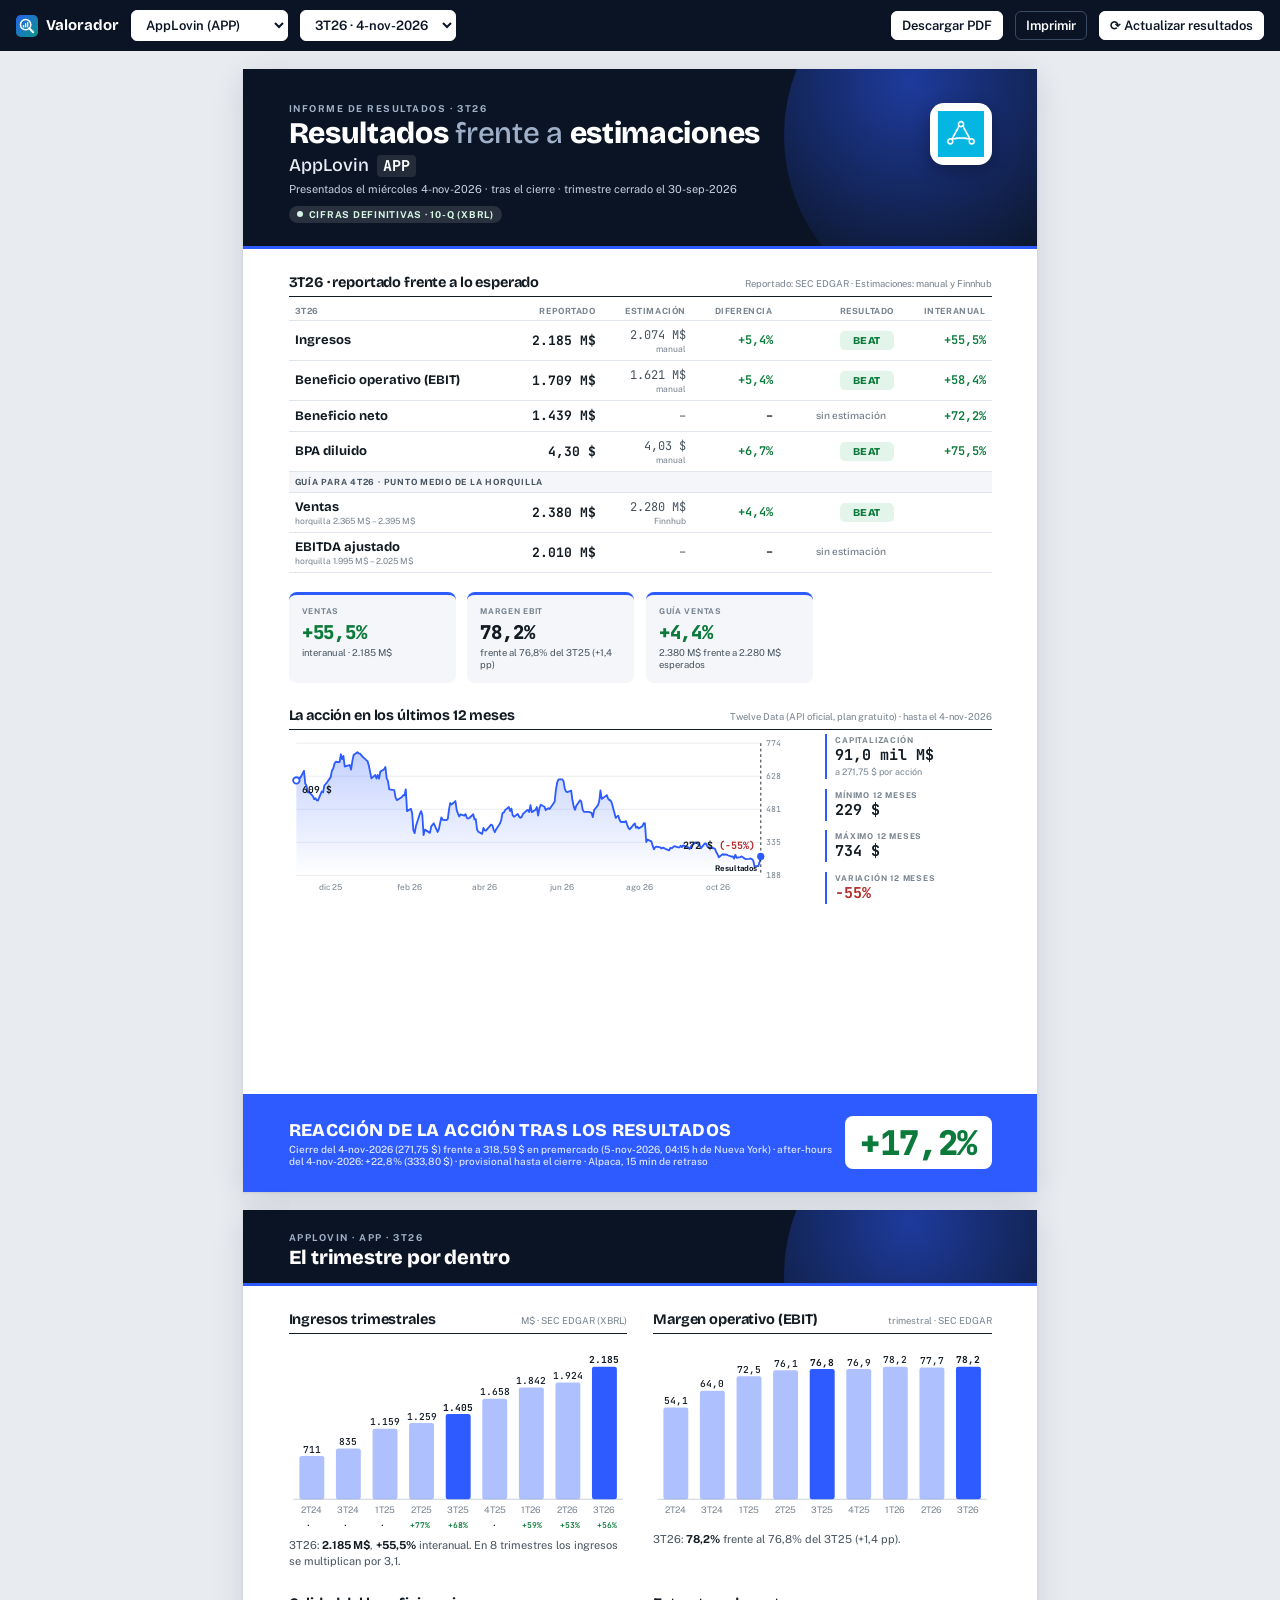
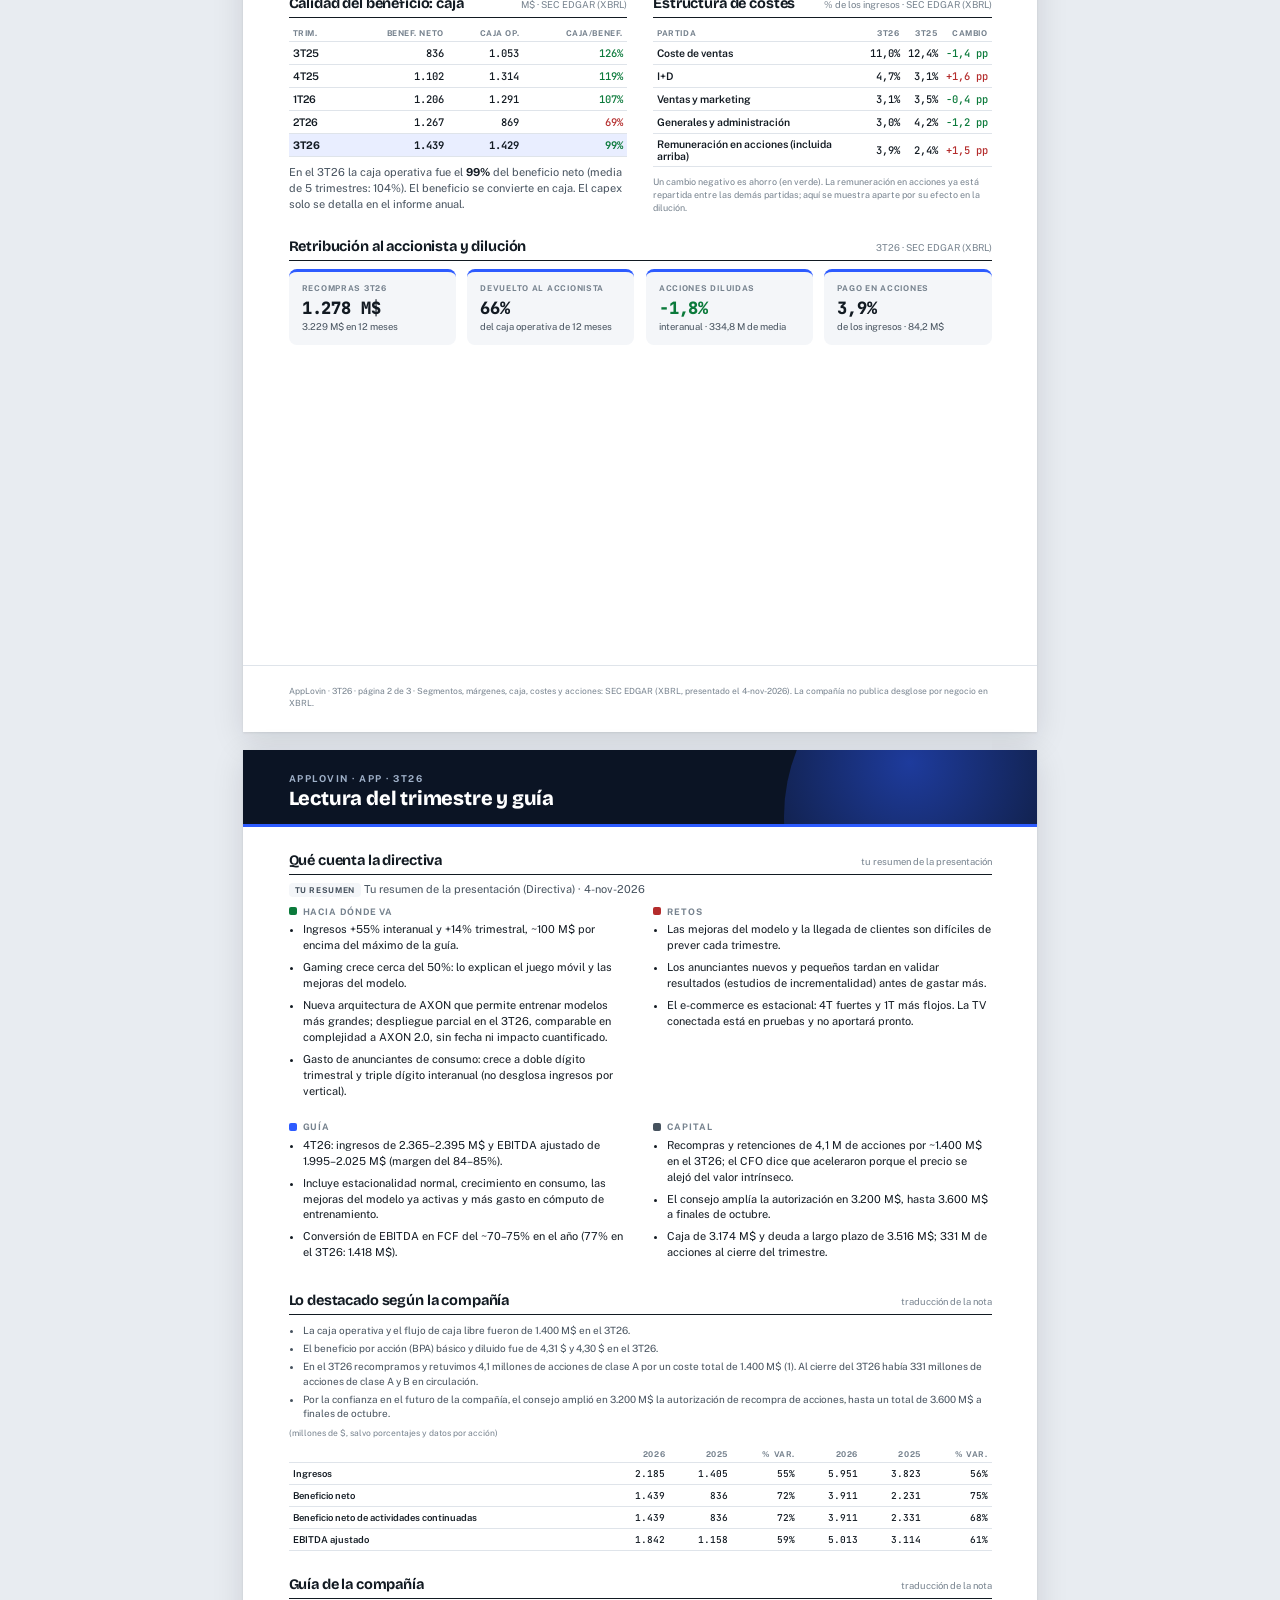
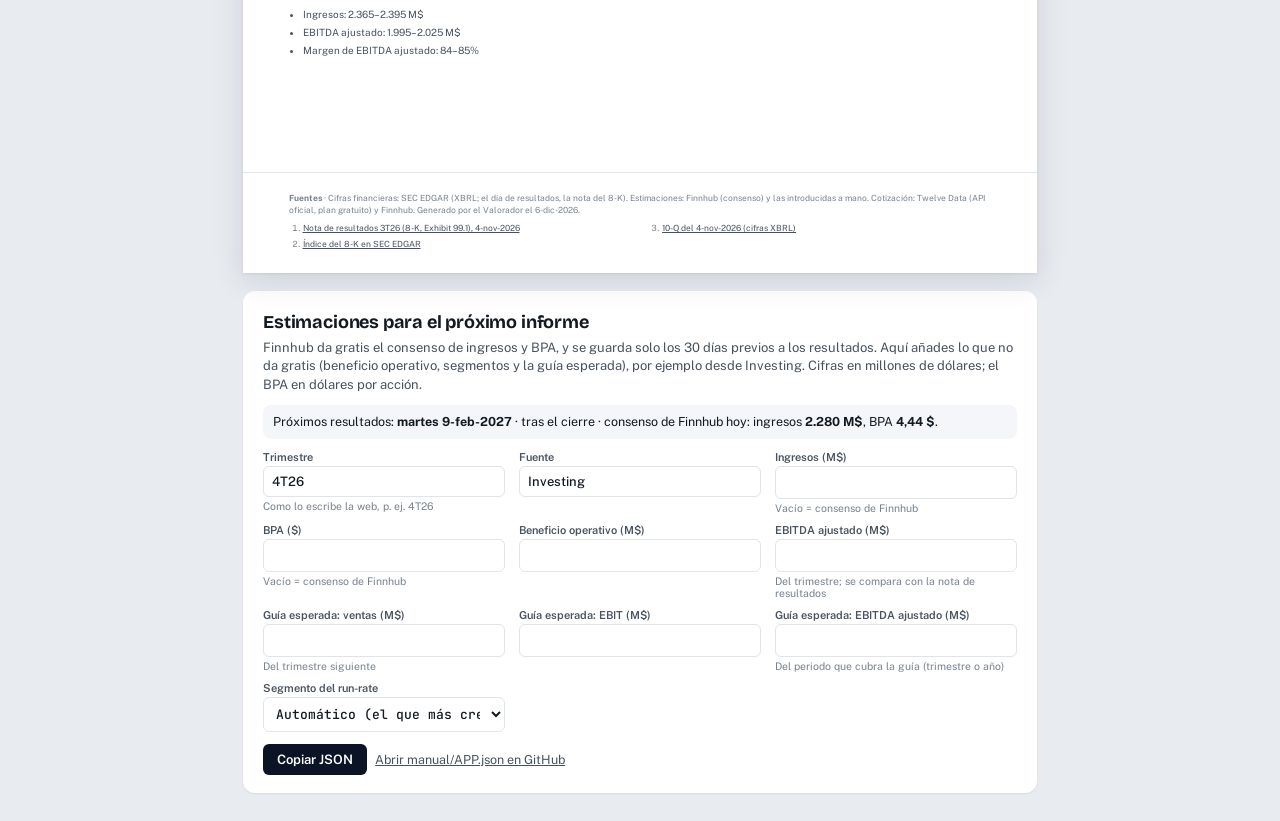
==== resultados.html @ 73f6e867 "EBITDA ajustado: cifra de la nota frente a tu estimación manual (trimestre y guía) Co-Authored-By: C" ====
<!doctype html>
<html lang="es">
<head>
<meta charset="utf-8">
<meta name="viewport" content="width=device-width,initial-scale=1">
<title>Informe de resultados</title>
<link rel="icon" href="favicon.ico" sizes="any">
<link rel="icon" type="image/svg+xml" href="logo.svg">
<meta name="theme-color" content="#0B1424">
<link rel="preconnect" href="https://fonts.googleapis.com">
<link rel="preconnect" href="https://fonts.gstatic.com" crossorigin>
<link rel="stylesheet" href="https://fonts.googleapis.com/css2?family=Bricolage+Grotesque:opsz,wght@12..96,500;12..96,700;12..96,800&family=Public+Sans:wght@400;500;600;700&family=JetBrains+Mono:wght@400;600;700&display=swap">
<style>
/* Informe de resultados: hojas A4 (210 × 297 mm) que se ven igual en pantalla, al imprimir y en el PDF del Action.
   La hoja es siempre clara (es un documento); el fondo de la pantalla sigue el tema del sistema. */
:root{
  --bg:#E8ECF1; --paper:#FFFFFF; --ink:#121A22; --ink2:#46525E; --muted:#76828E; --line:#DFE4EA; --soft:#F4F6F9;
  --night:#0B1424; --night2:#16233A; --beat:#0B7A3B; --beatbg:#E3F4EA; --miss:#B42C2C; --missbg:#FBE6E6; --even:#6B7280;
  --brand:#2a78d6; --onbrand:#fff; --brandsoft:rgba(42,120,214,.12);
  --f-display:"Bricolage Grotesque","Segoe UI",system-ui,sans-serif;
  --f-body:"Public Sans","Segoe UI",system-ui,sans-serif;
  --f-num:"JetBrains Mono",ui-monospace,Menlo,monospace;
}
@media (prefers-color-scheme: dark){:root:not([data-theme="light"]){--bg:#0D1115}}
:root[data-theme="dark"]{--bg:#0D1115}
*{box-sizing:border-box}
[hidden]{display:none!important}
html,body{margin:0}
body{background:var(--bg);color:var(--ink);font-family:var(--f-body);font-size:12px;line-height:1.45;-webkit-print-color-adjust:exact;print-color-adjust:exact}
h1,h2,h3{font-family:var(--f-display);margin:0;letter-spacing:-.01em;text-wrap:balance}
.num{font-family:var(--f-num);font-variant-numeric:tabular-nums}
a{color:inherit}

/* ---------- barra de pantalla (no se imprime) ---------- */
.bar{position:sticky;top:0;z-index:5;background:var(--night);color:#fff;display:flex;flex-wrap:wrap;gap:8px 12px;align-items:center;padding:10px 16px}
.bar .brand{display:flex;align-items:center;gap:8px;font-family:var(--f-display);font-weight:700;font-size:15px;color:#fff;text-decoration:none}
.bar .brand img{width:22px;height:22px}
.bar select,.bar button,.bar a.btn{font:600 13px var(--f-body);background:#fff;color:var(--night);border:1px solid #fff;border-radius:6px;padding:6px 10px;cursor:pointer;text-decoration:none}
.bar .ghost{background:transparent!important;color:#fff!important;border-color:#3A4A63!important}
.bar .sp{flex:1}
.bar .msg{font-size:12px;color:#C9D3E0;flex-basis:100%}
.bar .msg:empty{display:none}
.bar .msg b{color:#fff}
:focus-visible{outline:2px solid #4DB6BA;outline-offset:2px}

/* ---------- hojas ---------- */
.sheets{display:flex;flex-direction:column;align-items:center;gap:18px;padding:18px 0 28px}
.sheet{width:210mm;min-height:297mm;background:var(--paper);box-shadow:0 1px 2px rgba(0,0,0,.08),0 8px 30px rgba(11,20,36,.12);position:relative;display:flex;flex-direction:column}
.sheet.p1{height:297mm;overflow:hidden}
.sheet.flow{height:297mm;overflow:hidden}
.pad{padding:0 12mm}

/* cabecera nocturna con el color de la compañía */
.mast{background:var(--night);color:#fff;padding:9mm 12mm 7mm;position:relative;overflow:hidden}
.mast::after{content:"";position:absolute;right:-28mm;top:-30mm;width:95mm;height:95mm;border-radius:50%;background:radial-gradient(circle at 35% 35%,var(--brand) 0,transparent 68%);opacity:.55}
.mast::before{content:"";position:absolute;left:0;right:0;bottom:0;height:3px;background:var(--brand)}
.mast .row{display:flex;justify-content:space-between;gap:16px;align-items:flex-start;position:relative;z-index:1}
.kicker{font:700 9.5px var(--f-body);letter-spacing:.16em;text-transform:uppercase;color:#9FB0C8}
.mast h1{font-size:30px;font-weight:800;line-height:1.02;margin-top:4px}
.mast h1 em{font-style:normal;color:#9FB0C8;font-weight:500}
.mast .co{font:500 18px var(--f-display);margin-top:5px;color:#E7EDF5}
.mast .co b{font-family:var(--f-num);font-weight:700;font-size:15px;color:#fff;background:rgba(255,255,255,.1);padding:1px 6px;border-radius:4px;margin-left:4px}
.mast .when{font-size:11px;color:#C9D3E0;margin-top:6px}
.badge{width:62px;height:62px;border-radius:14px;background:#fff;display:grid;place-items:center;flex:none;box-shadow:0 6px 18px rgba(0,0,0,.3);overflow:hidden}
.badge img{width:46px;height:46px;object-fit:contain}
.badge span{font:800 22px var(--f-display);color:var(--brand)}
.state{display:inline-flex;gap:6px;align-items:center;font:700 9.5px var(--f-body);letter-spacing:.08em;text-transform:uppercase;padding:3px 8px;border-radius:999px;margin-top:8px}
.state.def{background:rgba(255,255,255,.12);color:#D7F5E3}
.state.prov{background:#F59E0B;color:#1F1300}
.state i{width:6px;height:6px;border-radius:50%;background:currentColor}

/* tabla principal */
.sec{margin-top:6mm}
.sech{display:flex;align-items:baseline;justify-content:space-between;gap:10px;border-bottom:1.5px solid var(--ink);padding-bottom:3px;margin-bottom:4px}
.sech h2{font-size:14.5px;font-weight:700}
.sech .src{font-size:9.5px;color:var(--muted);text-align:right}
table.rt{width:100%;border-collapse:collapse}
.rt th{font:700 8.5px var(--f-body);letter-spacing:.07em;text-transform:uppercase;color:var(--muted);text-align:right;padding:5px 6px 4px;border-bottom:1px solid var(--line)}
.rt th:first-child{text-align:left}
.rt td{padding:6px 6px;border-bottom:1px solid var(--line);text-align:right;vertical-align:middle}
.rt td:first-child{text-align:left}
.rt tr.main td:first-child{font:700 13px var(--f-display)}
.rt tr.seg td:first-child{padding-left:16px;color:var(--ink2);font-weight:500}
.rt tr.seg td:first-child::before{content:"↳ ";color:var(--muted)}
.rt td.v{font:700 13px var(--f-num)}
.rt tr.seg td.v{font-weight:600;font-size:12px}
.rt td.e{font:400 12px var(--f-num);color:var(--ink2)}
.rt td.d{font:600 12px var(--f-num)}
.rt .sub{display:block;font:400 8.5px var(--f-body);color:var(--muted);margin-top:1px;white-space:normal}
.rt td:first-child .sub{max-width:72mm}
.chip{display:inline-block;min-width:54px;text-align:center;font:800 10.5px var(--f-display);letter-spacing:.04em;text-transform:uppercase;padding:3px 8px;border-radius:5px}
.chip.Beat{background:var(--beatbg);color:var(--beat)}
.chip.Miss{background:var(--missbg);color:var(--miss)}
.chip.line{background:var(--soft);color:var(--even)}
.chip.na{color:var(--muted);font-weight:500;text-transform:none;letter-spacing:0;font-size:10px;background:none}
.up{color:var(--beat)} .dn{color:var(--miss)}
.rt tr.gh td{background:var(--soft);font:700 8.5px var(--f-body);letter-spacing:.09em;text-transform:uppercase;color:var(--ink2);padding:5px 6px}
.pend{font-size:10px;color:var(--muted);font-style:italic}

/* cotización */
.mkt{display:grid;grid-template-columns:minmax(0,1fr) 44mm;gap:6mm;align-items:stretch}
.chart svg,.sheet svg{display:block;width:100%;height:auto}
.sheet svg text{font-family:var(--f-body)}
.sheet svg text[font-family]{font-family:var(--f-num)}
.keys{display:grid;grid-template-columns:repeat(4,minmax(0,1fr));gap:3mm;margin-top:5mm}
.key{background:var(--soft);border-radius:8px;padding:3mm 3.5mm;border-top:3px solid var(--brand)}
.key .k{font:700 8px var(--f-body);letter-spacing:.09em;text-transform:uppercase;color:var(--muted)}
.key .v{font:800 19px var(--f-num);margin-top:1mm;letter-spacing:-.01em}
.key .s{font-size:9.5px;color:var(--ink2);margin-top:.5mm;line-height:1.3}
.sech .src{max-width:58%}
.stats{display:flex;flex-direction:column;gap:2.5mm;justify-content:center}
.stat{border-left:2px solid var(--brand);padding:1px 0 1px 8px}
.stat .k{font:700 8px var(--f-body);letter-spacing:.1em;text-transform:uppercase;color:var(--muted)}
.stat .v{font:700 15px var(--f-num)}
.stat .s{font-size:9px;color:var(--muted)}

/* cita */
.quote{position:relative;margin-top:5mm;padding:4mm 6mm 4mm 14mm;border:1px solid var(--line);border-radius:10px;background:linear-gradient(90deg,var(--brandsoft),transparent 70%)}
.quote::before{content:"“";position:absolute;left:4mm;top:-2mm;font:800 54px var(--f-display);color:var(--brand);line-height:1}
.quote p{margin:0;font:500 12.5px/1.45 var(--f-display);color:var(--ink)}
.quote .who{margin-top:4px;font-size:10px;color:var(--muted)}

/* banda de reacción */
.react{margin-top:auto;background:var(--brand);color:var(--onbrand);display:flex;align-items:center;justify-content:space-between;gap:12px;padding:6mm 12mm}
.react .t{font:800 18px var(--f-display);letter-spacing:.02em;text-transform:uppercase}
.react .t small{display:block;font:500 10px var(--f-body);letter-spacing:0;text-transform:none;opacity:.85;margin-top:2px}
.react .v{font:800 34px var(--f-num);letter-spacing:-.02em;background:var(--paper);color:var(--ink);padding:1mm 4mm;border-radius:8px}
.react .v.dn{color:var(--miss)} .react .v.up{color:var(--beat)}

/* página 2 */
.mast.slim{padding:6mm 12mm 5mm}
.mast.slim h1{font-size:20px}
.g2{display:grid;grid-template-columns:repeat(2,minmax(0,1fr));gap:7mm}
.hbars{display:flex;flex-direction:column;gap:2.2mm;margin-top:2mm}
.hb{display:grid;grid-template-columns:34mm minmax(0,1fr) 14mm;gap:6px;align-items:center}
.hb .n{font-size:10.5px;font-weight:600;line-height:1.15}
.hb .n small{display:block;font:400 8.5px var(--f-num);color:var(--muted)}
.hb .track{height:11px;background:var(--soft);border-radius:3px;position:relative;overflow:hidden}
.hb .fill{position:absolute;top:0;bottom:0;left:0;border-radius:3px;background:var(--brand)}
.hb .fill.neg{background:var(--miss)}
.hb .p{font:700 11px var(--f-num);text-align:right}
.hb.star .n{color:var(--brand)}
.minit{width:100%;border-collapse:collapse;margin-top:2mm}
.minit th{font:700 8px var(--f-body);letter-spacing:.07em;text-transform:uppercase;color:var(--muted);text-align:right;padding:3px 4px;border-bottom:1px solid var(--line)}
.minit th:first-child,.minit td:first-child{text-align:left}
.minit td{font:500 10.5px var(--f-num);text-align:right;padding:4px;border-bottom:1px solid var(--line)}
.minit td:first-child{font:600 10.5px var(--f-body)}
.lead{font-size:11px;color:var(--ink2);margin:2mm 0 0}
.lead.sm{font-size:9px;color:var(--muted)}
.g2.grid{row-gap:0;align-items:start}
.yoy{display:flex;justify-content:space-around;font:600 8px var(--f-num);margin:-1mm 0 0;padding:0 1px}
.yoy span{flex:1;text-align:center}
.minit td:last-child{white-space:nowrap}
.minit tr.cur td{font-weight:700;background:var(--brandsoft)}
.keys.tight{margin-top:2mm}
.keys.tight .v{font-size:17px}
.key .v.up{color:var(--beat)} .key .v.dn{color:var(--miss)}
.nt{font-size:9px;color:var(--muted);font-style:italic}
.ftab{margin-top:2mm}
.ftab td{font-size:9.5px}
.ftab td:first-child{font-size:9.5px}
.cab{font-size:8.5px;color:var(--muted);margin-top:1.5mm}
.lead b{color:var(--ink)}
.cols4{display:grid;grid-template-columns:repeat(2,minmax(0,1fr));gap:4mm 7mm;margin-top:2mm}
.cols4 h3{font:700 9px var(--f-body);letter-spacing:.1em;text-transform:uppercase;color:var(--muted);margin-bottom:1.5mm;display:flex;align-items:center;gap:6px}
.cols4 h3 i{width:8px;height:8px;border-radius:2px;background:var(--ink2)}
.cols4 h3.up i{background:var(--beat)} .cols4 h3.dn i{background:var(--miss)} .cols4 h3.br i{background:var(--brand)}
.cols4>div{break-inside:avoid}
.sec{break-inside:avoid}
.cols4 ul{margin:0;padding-left:14px} .cols4 li{margin:0 0 1.6mm;font-size:11px}
.tag{display:inline-block;font:700 8px var(--f-body);letter-spacing:.08em;text-transform:uppercase;padding:2px 6px;border-radius:4px;background:var(--soft);color:var(--ink2)}
.tag.prop{background:#FEF3C7;color:#78350F}
.gtext{font-size:10px;color:var(--ink2);margin:2mm 0 0;padding-left:14px}
.gtext li{margin-bottom:1mm}
.foot{margin-top:auto;padding:5mm 12mm 6mm;border-top:1px solid var(--line);font-size:8.5px;color:var(--muted);display:flex;flex-direction:column;gap:1.5mm}
.foot a{color:var(--ink2)}
.foot ol{margin:0;padding-left:14px;columns:2;column-gap:8mm}
.foot li{break-inside:avoid;margin-bottom:.8mm}
.empty{font-size:10.5px;color:var(--muted);font-style:italic;padding:3mm;border:1px dashed var(--line);border-radius:8px;margin-top:2mm}
.warns{margin:3mm 0 0;padding:2.5mm 4mm;background:#FFF7E6;border:1px solid #F5D49A;border-radius:8px;font-size:10px;color:#6B4600}
.warns ul{margin:0;padding-left:14px}

/* ---------- panel de estimaciones (solo pantalla) ---------- */
.panel{width:min(210mm,calc(100% - 24px));background:var(--paper);border-radius:12px;padding:18px 20px;box-shadow:0 1px 2px rgba(0,0,0,.08)}
.panel h2{font-size:18px;font-weight:700}
.panel p{margin:4px 0 10px;color:var(--ink2);font-size:13px}
.form{display:grid;grid-template-columns:repeat(auto-fill,minmax(190px,1fr));gap:10px 14px}
.form label{display:flex;flex-direction:column;gap:3px;font:600 11px var(--f-body);color:var(--ink2)}
.form input,.form select{font:500 13px var(--f-num);padding:7px 8px;border:1px solid var(--line);border-radius:6px;background:#fff;color:var(--ink)}
.form input[type=text]{font-family:var(--f-body)}
.form .hint{font:400 10.5px var(--f-body);color:var(--muted)}
.actions{display:flex;flex-wrap:wrap;gap:8px;align-items:center;margin-top:12px}
.actions button{font:600 13px var(--f-body);background:var(--night);color:#fff;border:0;border-radius:6px;padding:8px 14px;cursor:pointer}
.actions button.alt{background:#fff;color:var(--night);border:1px solid var(--line)}
.actions .out{font-size:12.5px;color:var(--ink2)}
.ref{font-size:12.5px;background:var(--soft);border-radius:8px;padding:8px 10px;margin-bottom:12px}
.loading{color:var(--muted);font-size:14px;padding:60px 20px;text-align:center}

@page{size:A4;margin:0}
@media print{
  body{background:#fff}
  .bar,.panel,.noprint{display:none!important}
  .sheets{padding:0;gap:0;display:block}
  .sheet{box-shadow:none;break-after:page;margin:0;zoom:1!important}
  .sheet:last-child{break-after:auto}
}
@media screen and (max-width:840px){ .bar .brand span{display:none} }
</style>
</head>
<body>
<div class="bar" id="bar">
  <a class="brand" href="valorador.html" id="back"><img src="logo.svg" alt=""><span>Valorador</span></a>
  <select id="selT" aria-label="Compañía"></select>
  <select id="selP" aria-label="Trimestre"></select>
  <span class="sp"></span>
  <a class="btn" id="btnPdf" href="#" hidden download>Descargar PDF</a>
  <button type="button" class="ghost" id="btnPrint">Imprimir</button>
  <button type="button" id="btnRun" title="Lanza la actualización de esta compañía en GitHub (SEC, precio e informe)">⟳ Actualizar resultados</button>
  <div class="msg" id="msg" role="status" aria-live="polite"></div>
</div>
<div class="sheets" id="sheets"><div class="loading">Cargando el informe…</div></div>

<script>
"use strict";
const $=id=>document.getElementById(id);
const Q=new URLSearchParams(location.search);
const PDF=Q.get("pdf")==="1";
if(PDF) document.body.classList.add("pdfmode");
const esc=s=>String(s==null?"":s).replace(/[&<>"']/g,c=>({"&":"&amp;","<":"&lt;",">":"&gt;",'"':"&quot;","'":"&#39;"}[c]));
const fin=x=>typeof x==="number"&&isFinite(x);
const nf=(x,d=0)=>fin(x)?x.toLocaleString("es-ES",{minimumFractionDigits:d,maximumFractionDigits:d,useGrouping:"always"}):"–";
const MES=["ene","feb","mar","abr","may","jun","jul","ago","sep","oct","nov","dic"];
const DIA=["domingo","lunes","martes","miércoles","jueves","viernes","sábado"];
const fecha=s=>{ if(!s) return ""; const d=new Date(s+"T12:00:00Z"); return `${d.getUTCDate()}-${MES[d.getUTCMonth()]}-${d.getUTCFullYear()}`; };
const fechaLarga=s=>{ const d=new Date(s+"T12:00:00Z"); return `${DIA[d.getUTCDay()]} ${fecha(s)}`; };
/* importes: M$ con punto de miles, o miles de M$ para cifras grandes en titulares */
const M$=v=>fin(v)?`${nf(v/1e6,Math.abs(v)<1e8?1:0)} M$`:"–";
const usd=v=>fin(v)?`${nf(v,2)} $`:"–";
const pct=(x,d=1,sign=true)=>fin(x)?`${sign&&x>0?"+":x<0?"−":""}${nf(Math.abs(x),d)}%`:"–";
const big=v=>fin(v)?(Math.abs(v)>=1e12?`${nf(v/1e12,2)} B$`:Math.abs(v)>=1e9?`${nf(v/1e9,1)} mil M$`:M$(v)):"–";
function lsGet(k){ try{ return localStorage.getItem(k); }catch(e){ return null; } }
function lsSet(k,v){ try{ localStorage.setItem(k,v); }catch(e){} }
async function getJSON(u){ const r=await fetch(u,{cache:"no-cache"}); if(!r.ok) throw new Error(u+" → "+r.status); return r.json(); }
function repoUrl(){ const h=location.hostname, m=/^([^.]+)\.github\.io$/.exec(h); const seg=location.pathname.split("/").filter(Boolean)[0];
  return m&&seg?`https://github.com/${m[1]}/${seg}`:"https://github.com/infomercadosgbx/valorador-companias"; }
function ghRepo(){ const m=/github\.com\/([^/]+)\/([^/]+)/.exec(repoUrl()); return m?{o:m[1],r:m[2]}:null; }
const ghToken=()=>lsGet("valorador.ghtoken")||"";
async function gh(path,opt={}){ const r=await fetch("https://api.github.com"+path,{...opt,headers:{"Accept":"application/vnd.github+json","Authorization":"Bearer "+ghToken(),"X-GitHub-Api-Version":"2022-11-28",...(opt.headers||{})}});
  let j=null; try{ j=await r.json(); }catch(e){} return {ok:r.ok,status:r.status,j}; }

/* contraste del color de marca para el texto encima */
function onColor(hex){ const m=/^#?([0-9a-f]{6})$/i.exec(hex||""); if(!m) return "#fff"; const n=parseInt(m[1],16);
  const L=[n>>16&255,n>>8&255,n&255].map(c=>{c/=255; return c<=.03928?c/12.92:((c+.055)/1.055)**2.4;}); const l=.2126*L[0]+.7152*L[1]+.0722*L[2];
  return l>.42?"#121A22":"#fff"; }
function hexA(hex,a){ const m=/^#?([0-9a-f]{6})$/i.exec(hex||""); if(!m) return `rgba(42,120,214,${a})`; const n=parseInt(m[1],16); return `rgba(${n>>16&255},${n>>8&255},${n&255},${a})`; }

let COS=[], CO=null, IDX=null, REP=null;

/* ================= gráficos SVG ================= */
function priceSVG(serie,mark,color){
  if(!serie||serie.length<2) return `<div class="empty">Sin histórico de cotizaciones (falta el secret TWELVEDATA_API_KEY o aún no hay datos).</div>`;
  const W=560,H=176,L=8,R=46,T=10,B=22; const xs=serie.map(p=>Date.parse(p[0])), ys=serie.map(p=>p[1]);
  const x0=xs[0],x1=xs.at(-1); let y0=Math.min(...ys), y1=Math.max(...ys); const padY=(y1-y0)*.08||1; y0-=padY; y1+=padY;
  const X=t=>L+(t-x0)/(x1-x0||1)*(W-L-R), Y=v=>T+(1-(v-y0)/(y1-y0))*(H-T-B);
  const d=serie.map((p,i)=>`${i?"L":"M"}${X(xs[i]).toFixed(1)},${Y(ys[i]).toFixed(1)}`).join("");
  const area=`${d}L${X(x1).toFixed(1)},${H-B}L${X(x0).toFixed(1)},${H-B}Z`;
  const step=(y1-y0)/4, ticks=[0,1,2,3,4].map(i=>y0+step*i);
  const months=[]; const s=new Date(x0); s.setUTCDate(1); s.setUTCMonth(s.getUTCMonth()+1);
  for(let t=new Date(s); t.getTime()<=x1; t.setUTCMonth(t.getUTCMonth()+2)) months.push(t.getTime());
  const mk=mark?Date.parse(mark+"T00:00:00Z"):null;
  const first=ys[0], last=ys.at(-1), ch=(last/first-1)*100;
  return `<svg viewBox="0 0 ${W} ${H}" role="img" aria-label="Cotización de los últimos 12 meses">
   <defs><linearGradient id="ga" x1="0" y1="0" x2="0" y2="1"><stop offset="0" stop-color="${color}" stop-opacity=".28"/><stop offset="1" stop-color="${color}" stop-opacity="0"/></linearGradient></defs>
   ${ticks.map(v=>`<line x1="${L}" x2="${W-R}" y1="${Y(v).toFixed(1)}" y2="${Y(v).toFixed(1)}" stroke="#E9ECF0"/><text x="${W-R+6}" y="${(Y(v)+3).toFixed(1)}" font-size="9" fill="#76828E" font-family="JetBrains Mono, monospace">${nf(v,0)}</text>`).join("")}
   ${months.map(t=>`<text x="${X(t).toFixed(1)}" y="${H-6}" font-size="9" fill="#76828E" text-anchor="middle">${MES[new Date(t).getUTCMonth()]} ${String(new Date(t).getUTCFullYear()).slice(2)}</text>`).join("")}
   <path d="${area}" fill="url(#ga)"/><path d="${d}" fill="none" stroke="${color}" stroke-width="2" stroke-linejoin="round"/>
   ${mk&&mk>=x0&&mk<=x1?`<line x1="${X(mk).toFixed(1)}" x2="${X(mk).toFixed(1)}" y1="${T}" y2="${H-B}" stroke="#121A22" stroke-dasharray="3 3"/><text x="${(X(mk)-4).toFixed(1)}" y="${H-B-5}" font-size="8.5" fill="#121A22" text-anchor="end" font-weight="700">Resultados</text>`:""}
   <circle cx="${X(x0).toFixed(1)}" cy="${Y(first).toFixed(1)}" r="3.5" fill="#fff" stroke="${color}" stroke-width="2"/>
   <text x="${(X(x0)+6).toFixed(1)}" y="${(Y(first)+(Y(first)>H/2?-7:14)).toFixed(1)}" font-size="10.5" font-weight="700" font-family="JetBrains Mono, monospace" fill="#121A22">${nf(first,0)} $</text>
   <circle cx="${X(x1).toFixed(1)}" cy="${Y(last).toFixed(1)}" r="4" fill="${color}"/>
   <text x="${(X(x1)-6).toFixed(1)}" y="${(Y(last)+(Y(last)>H/2?-8:15)).toFixed(1)}" font-size="11" font-weight="700" font-family="JetBrains Mono, monospace" text-anchor="end" fill="#121A22">${nf(last,0)} $ <tspan fill="${ch>=0?"#0B7A3B":"#B42C2C"}">(${pct(ch,0)})</tspan></text>
  </svg>`;
}
function barsSVG(pts,{val,label,fmt,color,hiIdx=[],h=150,aria,w=560}){
  if(!pts.length) return "";
  const n=pts.length, rot=n>14, W=w,H=h,T=16,B=rot?34:22,L=4,R=4, gw=(W-L-R)/n, bw=Math.min(28,gw*.68);
  const vs=pts.map(val), mx=Math.max(...vs.map(v=>Math.max(v,0)),0)*1.08||1, mn=Math.min(0,...vs)*1.08;
  const Y=v=>T+(1-(v-mn)/(mx-mn))*(H-T-B);
  return `<svg viewBox="0 0 ${W} ${H}" role="img" aria-label="${esc(aria||"")}">
    <line x1="${L}" x2="${W-R}" y1="${Y(0).toFixed(1)}" y2="${Y(0).toFixed(1)}" stroke="#C9D1DA"/>
    ${pts.map((p,i)=>{ const v=vs[i], x=L+gw*i+(gw-bw)/2, y=Math.min(Y(v),Y(0)), hh=Math.abs(Y(v)-Y(0)); const hi=hiIdx.includes(i);
      return `<rect x="${x.toFixed(1)}" y="${y.toFixed(1)}" width="${bw.toFixed(1)}" height="${Math.max(hh,.5).toFixed(1)}" rx="2" fill="${hi?color:hexA(color,.38)}"/>
      <text x="${(x+bw/2).toFixed(1)}" y="${(v>=0?y-3:y+hh+9).toFixed(1)}" font-size="${n>16?7.5:8.5}" font-weight="${hi?700:500}" text-anchor="middle" font-family="JetBrains Mono, monospace" fill="#121A22">${fmt(v)}</text>
      <text x="${(x+bw/2+(rot?3:0)).toFixed(1)}" y="${(H-B+12).toFixed(1)}" font-size="8" text-anchor="${rot?"end":"middle"}" fill="#76828E"${rot?` transform="rotate(-40 ${(x+bw/2+3).toFixed(1)} ${(H-B+12).toFixed(1)})"`:""}>${esc(label(p))}</text>`; }).join("")}
  </svg>`;
}

/* ================= hojas ================= */
function chip(r){ return r?`<span class="chip ${r==="En línea"?"line":r}">${r}</span>`:`<span class="chip na">sin estimación</span>`; }
function valOf(row){ const r=row.reportado; if(!r) return null; return r.valor; }
function fmtRow(row,v){ return row.concepto==="bpa_diluido"?usd(v):M$(v); }
function srcShort(c){ if(!c) return ""; return c.fuente||""; }

function page1(R){
  const rows=R.tabla, Gi=(R.guia&&R.guia.items)||[];
  const tr=row=>{ const v=valOf(row), e=row.estimado&&row.estimado.valor, cmp=row.comparable;
    const sub=row.reportado&&row.reportado.provisional?"provisional · nota de resultados":row.pendiente?"":row.reportado&&row.reportado.derivado?row.reportado.derivado:"";
    return `<tr class="${row.tipo==="segmento"?"seg":"main"}">
      <td>${esc(row.tipo==="segmento"?nice(row.nombre):row.nombre)}${row.nota?`<span class="sub">${esc(row.nota)}</span>`:sub?`<span class="sub">${esc(sub)}</span>`:""}</td>
      <td class="v">${v!=null?fmtRow(row,v):`<span class="pend">${row.concepto==="ebitda_ajustado"?"llega con la nota":row.pendiente?"llega con el 10-Q":"pendiente"}</span>`}${cmp?`<span class="sub">ajustado ${usd(cmp.valor)}</span>`:""}</td>
      <td class="e">${fin(e)?fmtRow(row,e):"–"}${row.estimado?`<span class="sub">${esc(row.estimado.manual?"manual":"Finnhub")}</span>`:""}</td>
      <td class="d ${fin(row.dif_pct)?(row.dif_pct>=0?"up":"dn"):""}">${fin(row.dif_pct)?pct(row.dif_pct,1):"–"}</td>
      <td>${chip(row.resultado)}</td>
      <td class="d ${fin(row.interanual_pct)?(row.interanual_pct>=0?"up":"dn"):""}">${pct(row.interanual_pct,1)}</td></tr>`; };
  const gl={ingresos:"Ventas",beneficio_operativo:"Beneficio operativo (EBIT)",bpa:"BPA",ebitda:"EBITDA ajustado"};
  const gtr=g=>{ const isB=g.concepto==="bpa", f=v=>isB?usd(v):M$(v);
    return `<tr class="main"><td>${esc(gl[g.concepto]||g.concepto)}<span class="sub">${g.min!==g.max?`horquilla ${f(g.min)} – ${f(g.max)}`:"aproximadamente"}</span></td>
      <td class="v">${f(g.medio)}</td><td class="e">${g.estimado?f(g.estimado.valor):"–"}${g.estimado?`<span class="sub">${esc(g.estimado.manual?"manual":"Finnhub")}</span>`:""}</td>
      <td class="d ${fin(g.dif_pct)?(g.dif_pct>=0?"up":"dn"):""}">${fin(g.dif_pct)?pct(g.dif_pct,1):"–"}</td><td>${chip(g.resultado)}</td><td></td></tr>`; };
  const nextQ=nextLabel(R.periodo);
  const C=R.cotizacion||{}, X=R.reaccion||{};
  const reac=fin(X.variacion_pct)?pct(X.variacion_pct,1):"pendiente";
  const estSrc=[...new Set(rows.concat(Gi).map(r=>r.estimado&&r.estimado.fuente).filter(Boolean))];
  return `<section class="sheet p1">
   <header class="mast"><div class="row"><div>
     <div class="kicker">Informe de resultados · ${esc(R.periodo)}</div>
     <h1>Resultados <em>frente a</em> estimaciones</h1>
     <div class="co">${esc(R.nombre)} <b>${esc(R.ticker)}</b></div>
     <div class="when">Presentados el ${esc(fechaLarga(R.fecha_resultados))}${X.hora?` · ${esc(X.hora)}${X.hora_supuesta?" (supuesto)":""}`:""} · trimestre cerrado el ${esc(fecha(R.periodo_fin))}</div>
     <span class="state ${R.estado==="definitivo"?"def":"prov"}"><i></i>${R.estado==="definitivo"?"Cifras definitivas · "+esc((R.fuente_cifras||"").replace("SEC EDGAR · ","")):"Provisional · cifras de la nota de resultados, a la espera del 10-Q"}</span>
   </div><div class="badge">${R.logo?`<img src="${esc(R.logo)}" alt="">`:`<span>${esc(R.monograma||R.ticker.slice(0,2))}</span>`}</div></div></header>
   <div class="pad">
    <div class="sec"><div class="sech"><h2>${esc(R.periodo)} · reportado frente a lo esperado</h2><span class="src">Reportado: SEC EDGAR · Estimaciones: ${esc(estSrc.length?[...new Set(estSrc.map(s=>/^manual/.test(s)?"manual":"Finnhub"))].join(" y "):"ninguna guardada")}</span></div>
     <table class="rt"><thead><tr><th>${esc(R.periodo)}</th><th>Reportado</th><th>Estimación</th><th>Diferencia</th><th>Resultado</th><th>Interanual</th></tr></thead>
      <tbody>${rows.map(tr).join("")}
      ${Gi.length?`<tr class="gh"><td colspan="6">Guía para ${esc(guiaPeriodo(R,nextQ))} · punto medio de la horquilla</td></tr>${Gi.map(gtr).join("")}`:""}</tbody></table>
     ${R.avisos&&R.avisos.length?`<div class="warns"><ul>${R.avisos.map(a=>`<li>${esc(a)}</li>`).join("")}</ul></div>`:""}
    </div>
    ${keysHtml(R)}
    <div class="sec"><div class="sech"><h2>La acción en los últimos 12 meses</h2><span class="src">${esc(C.fuente||"")}${C.fecha_precio?` · hasta el ${esc(fecha(C.fecha_precio))}`:""}</span></div>
     <div class="mkt"><div class="chart">${priceSVG(C.serie,R.fecha_resultados,REP._brand)}</div>
      <div class="stats">
       <div class="stat"><div class="k">Capitalización</div><div class="v">${big(C.capitalizacion)}</div><div class="s">a ${C.precio?nf(C.precio,2)+" $":"–"} por acción</div></div>
       <div class="stat"><div class="k">Mínimo 12 meses</div><div class="v">${fin(C.minimo_12m)?nf(C.minimo_12m,0)+" $":"–"}</div></div>
       <div class="stat"><div class="k">Máximo 12 meses</div><div class="v">${fin(C.maximo_12m)?nf(C.maximo_12m,0)+" $":"–"}</div></div>
       <div class="stat"><div class="k">Variación 12 meses</div><div class="v ${fin(C.variacion_12m_pct)?(C.variacion_12m_pct>=0?"up":"dn"):""}">${pct(C.variacion_12m_pct,0)}</div></div>
      </div></div>
    </div>
    ${R.cita?`<div class="quote"${R.cita.cita_es?"":' lang="en"'}><p>${esc(R.cita.cita_es||R.cita.cita)}</p><div class="who" lang="es">${esc(R.cita.quien||"Dirección de la compañía")} · nota de resultados (${R.cita.cita_es?"traducción":"texto original"})</div></div>`:""}
   </div>
   <div class="react"><div class="t">Reacción de la acción tras los resultados<small>${reactTxt(X)}</small></div>
     <div class="v ${fin(X.variacion_pct)?(X.variacion_pct>=0?"up":"dn"):""}">${reac}</div></div>
  </section>`;
}
function reactTxt(X){
  if(!X.fecha_antes) return "Sin cotizaciones para calcularla";
  const base=`Cierre del ${esc(fecha(X.fecha_antes))} (${nf(X.cierre_antes,2)} $)`;
  if(X.sesion_despues){ const FH=X.fuera_de_hora||{}, ah=FH.after_hours, h=(X.hora_despues_ny||"").slice(11);
    const extra=ah&&FH.ultimo&&ah.hora_utc!==FH.ultimo.hora_utc&&fin(ah.variacion_pct)?` · after-hours del ${esc(fecha(ah.hora_ny.slice(0,10)))}: ${pct(ah.variacion_pct,1)} (${nf(ah.precio,2)} $)`:"";
    return `${base} frente a ${nf(X.cierre_despues,2)} $ en ${esc(X.sesion_despues)} (${esc(fecha(X.fecha_despues))}, ${esc(h)} h de Nueva York)${extra} · provisional hasta el cierre · Alpaca, 15 min de retraso`; }
  if(X.fecha_despues) return `${base} frente al ${esc(fecha(X.fecha_despues))} (${nf(X.cierre_despues,2)} $)${X.provisional?" · provisional, cotización de Finnhub":""}`;
  return `${base} frente al siguiente cierre`;
}
function keysHtml(R){
  const row=c=>R.tabla.find(r=>r.concepto===c)||{}, rev=row("ingresos"), op=row("beneficio_operativo");
  const M=((R.margenes||{}).trimestral)||[], cur=M.find(m=>m.periodo===R.periodo), ya=M.find(m=>m.periodo===yaLabel(R.periodo));
  const S=R.estrella, ls=S&&S.serie&&S.serie.at(-1), g=(R.guia&&R.guia.items||[]).find(x=>x.concepto==="ingresos");
  const k=[];
  if(fin(rev.interanual_pct)) k.push(["Ventas",pct(rev.interanual_pct,1),`interanual · ${M$((rev.reportado||{}).valor)}`]);
  if(cur) k.push(["Margen EBIT",`${nf(cur.margen_pct,1)}%`,ya?`frente al ${nf(ya.margen_pct,1)}% del ${ya.periodo} (${pct(cur.margen_pct-ya.margen_pct,1).replace("%"," pp")})`:"del trimestre"]);
  if(ls&&fin(ls.interanual_pct)) k.push([nice(S.nombre),pct(ls.interanual_pct,0),`run-rate ${big(ls.run_rate)}${fin(ls.margen_operativo_pct)?` · margen ${nf(ls.margen_operativo_pct,1)}%`:""}`]);
  if(g) k.push([`Guía ventas`,fin(g.dif_pct)?pct(g.dif_pct,1):M$(g.medio),fin(g.dif_pct)?`${M$(g.medio)} frente a ${M$(g.estimado.valor)} esperados`:`punto medio de ${M$(g.min)} – ${M$(g.max)}`]);
  else { const e=row("bpa_diluido"); if(fin(e.interanual_pct)) k.push(["BPA diluido",pct(e.interanual_pct,1),`interanual · ${usd((e.reportado||{}).valor)}`]); }
  if(!k.length) return "";
  return `<div class="keys">${k.slice(0,4).map(([a,b,c])=>`<div class="key"><div class="k">${esc(a)}</div><div class="v ${/^−/.test(b)?"dn":/^\+/.test(b)?"up":""}">${esc(b)}</div><div class="s">${esc(c)}</div></div>`).join("")}</div>`;
}
function nextLabel(l){ const m=/^(\d)T(\d{2})$/.exec(l||""); if(!m) return ""; let q=+m[1]+1, y=+m[2]; if(q>4){q=1;y++;} return `${q}T${String(y%100).padStart(2,"0")}`; }
function guiaPeriodo(R,nq){ const t=((R.guia&&R.guia.titulo)||"")+" "+((R.guia&&R.guia.texto)||[]).join(" ");
  if(/full[- ]year|fiscal year|for 20\d\d|20\d\d (adjusted|guidance|outlook|ongoing)|(reaffirmed|raised|updated):?\s*20\d\d|annual/i.test(t)&&!/quarter/i.test(t)) return "el ejercicio";
  return nq||"el próximo trimestre"; }

function page2(R){
  const D=R.desglose||{}, S=R.estrella, M=(R.margenes||{}).trimestral||[], Lc=R.lectura;
  const prods=(D.producto&&D.producto.length?D.producto:D.segmento)||[];
  const mxg=Math.max(5,...prods.map(p=>Math.abs(p.interanual_pct||0)));
  const sName=S?S.nombre:"";
  const hb=p=>`<div class="hb${p.nombre===sName?" star":""}"><div class="n">${esc(nice(p.nombre))}<small>${M$(p.valor)}${fin(p.peso_pct)?` · ${nf(p.peso_pct,0)}% del total`:""}</small></div>
     <div class="track"><div class="fill${(p.interanual_pct||0)<0?" neg":""}" style="width:${fin(p.interanual_pct)?Math.max(1.5,Math.abs(p.interanual_pct)/mxg*100):0}%"></div></div><div class="p ${fin(p.interanual_pct)?(p.interanual_pct>=0?"up":"dn"):""}">${pct(p.interanual_pct,0)}</div></div>`;
  const segs=(D.segmento||[]).filter(s=>(fin(s.margen_operativo_pct)||fin(s.interanual_pct))&&(s.peso_pct==null||s.peso_pct>=1));
  const ser=S&&S.serie||[], lastS=ser.at(-1);
  const curIdx=M.length-1, yaIdx=M.findIndex(m=>m.periodo===yaLabel(R.periodo));
  const lect=()=>{ if(!Lc) return `<div class="empty">Aún no hay lectura de este trimestre. Se rellena sola cuando actualizas tu resumen de la presentación (Directiva → «Lo que cuenta la compañía») o cuando llega la propuesta de revisión tras resultados.</div>`;
    const cols=[["dir","Hacia dónde va","up"],["ret","Retos","dn"],["guia","Guía","br"],["cap","Capital",""]].filter(([k])=>(Lc[k]||[]).length);
    return `<p class="lead"><span class="tag ${Lc.estado==="propuesta"?"prop":""}">${Lc.estado==="propuesta"?"Propuesta pendiente de revisar":"Tu resumen"}</span> ${esc(Lc.fuente||"")}${Lc.date?` · ${esc(Lc.date)}`:""}</p>
      <div class="cols4">${cols.map(([k,t,c])=>`<div><h3 class="${c}"><i></i>${t}</h3><ul>${Lc[k].slice(0,4).map(x=>`<li>${esc(x)}</li>`).join("")}</ul></div>`).join("")}</div>`; };
  const fuentes=[];
  const add=(t,u)=>{ if(u&&!fuentes.some(f=>f.u===u)) fuentes.push({t,u}); };
  add(`Nota de resultados ${R.periodo} (8-K, Exhibit 99.1), ${fecha(R.fecha_resultados)}`,R.informe&&R.informe.url_nota);
  add("Índice del 8-K en SEC EDGAR",R.informe&&R.informe.url_8k);
  if(R.informe&&R.informe.periodico) add(`${R.informe.periodico.formulario} del ${fecha(R.informe.periodico.fecha_presentacion)} (cifras XBRL)`,R.informe.periodico.url_indice);
  R.tabla.forEach(r=>{ if(r.reportado&&r.reportado.url) add(`${r.nombre}: ${r.reportado.fuente}`,r.reportado.url); });
  if(Lc&&Lc.url) add(Lc.doc||"Documento de la presentación",Lc.url);
  const Dn=R.dentro, star=S&&ser.length>=2, P=[];
  const pNeg=`<div class="sec"><div class="sech"><h2>Crecimiento por negocio</h2><span class="src">interanual · ${esc(R.periodo)}</span></div>
      <div class="hbars">${prods.slice(0,8).map(hb).join("")}</div>
      ${segs.length&&D.producto&&D.producto.length?`<div data-opt="5"><table class="minit"><thead><tr><th>Segmento</th><th>Ingresos</th><th>Interanual</th><th>Margen op.</th></tr></thead><tbody>${segs.slice(0,4).map(s=>`<tr><td>${esc(nice(s.nombre))}</td><td>${M$(s.valor)}</td><td class="${(s.interanual_pct||0)>=0?"up":"dn"}">${pct(s.interanual_pct,0)}</td><td>${fin(s.margen_operativo_pct)?nf(s.margen_operativo_pct,1)+"%":"–"}${fin(s.margen_operativo_ya_pct)?` <span style="color:#76828E">(${nf(s.margen_operativo_ya_pct,1)}%)</span>`:""}</td></tr>`).join("")}</tbody></table><p class="lead sm">Entre paréntesis, el margen operativo del mismo trimestre del año anterior.</p></div>`:""}</div>`;
  const pMar=`<div class="sec"><div class="sech"><h2>Margen operativo (EBIT)</h2><span class="src">trimestral · SEC EDGAR</span></div>
      ${M.length?barsSVG(M,{val:m=>m.margen_pct,label:m=>m.periodo,fmt:v=>nf(v,1),color:REP._brand,hiIdx:[curIdx,yaIdx].filter(i=>i>=0),h:165,w:300,aria:"Margen operativo trimestral"})+
        `<p class="lead">${esc(M[curIdx].periodo)}: <b>${nf(M[curIdx].margen_pct,1)}%</b>${yaIdx>=0?` frente al ${nf(M[yaIdx].margen_pct,1)}% del ${esc(M[yaIdx].periodo)} (${pct(M[curIdx].margen_pct-M[yaIdx].margen_pct,1).replace("%"," pp")})`:""}.</p>`:`<div class="empty">Sin datos de margen.</div>`}</div>`;
  const pRun=star?`<div class="sec" data-opt="4"><div class="sech"><h2>${esc(nice(S.nombre))}: run-rate</h2><span class="src">trimestre × 4 · miles de M$${S.elegido==="automático"?" · el segmento que más crece":""}</span></div>
      ${barsSVG(ser.slice(-10),{val:p=>p.run_rate/1e9,label:p=>p.periodo,fmt:v=>nf(v,v>=100?0:1),color:REP._brand,hiIdx:[Math.min(ser.length,10)-1],h:165,w:300,aria:"Run-rate trimestral del segmento"})}
      <p class="lead">${esc(R.periodo)}: <b>${big(lastS.run_rate)}</b> anualizados${fin(lastS.interanual_pct)?`, <b>${pct(lastS.interanual_pct,0)}</b> interanual`:""}${fin(lastS.margen_operativo_pct)?`; margen operativo del <b>${nf(lastS.margen_operativo_pct,1)}%</b>`:""}.</p></div>`:"";
  let pIng="", pCaja="", pGas="", strip="";
  if(Dn&&Dn.ingresos&&Dn.ingresos.length){
    const I=Dn.ingresos, mxI=Math.max(...I.map(p=>p.valor||0)), enMil=mxI>=1e10, li=I.at(-1), first=I[0];
    const yaI=I.findIndex(p=>p.periodo===yaLabel(li.periodo));
    pIng=`<div class="sec"${prods.length?' data-opt="3"':""}><div class="sech"><h2>Ingresos trimestrales</h2><span class="src">${enMil?"miles de M$":"M$"} · SEC EDGAR (XBRL)</span></div>
      ${barsSVG(I,{val:p=>p.valor/(enMil?1e9:1e6),label:p=>p.periodo,fmt:v=>nf(v,enMil?1:0),color:REP._brand,hiIdx:[I.length-1,yaI].filter(i=>i>=0),h:165,w:300,aria:"Ingresos trimestrales"})}
      <div class="yoy">${I.map(p=>`<span class="${fin(p.interanual_pct)?(p.interanual_pct>=0?"up":"dn"):""}">${fin(p.interanual_pct)?pct(p.interanual_pct,0):"·"}</span>`).join("")}</div>
      <p class="lead">${esc(li.periodo)}: <b>${M$(li.valor)}</b>${fin(li.interanual_pct)?`, <b>${pct(li.interanual_pct,1)}</b> interanual`:""}${I.length>=5&&first.valor?`. En ${I.length-1} trimestres los ingresos se multiplican por ${nf(li.valor/first.valor,1)}`:""}.${R.estado==="provisional"?" El trimestre recién presentado se añade con el 10-Q.":""}</p></div>`;
  }
  if(Dn&&Dn.caja&&Dn.caja.length){
    const C=Dn.caja.filter(c=>fin(c.caja_operativa)||fin(c.beneficio_neto)), cx=!Dn.capex_solo_anual&&C.some(c=>fin(c.capex));
    const lc=C.at(-1)||{}, conv=C.map(c=>c.conversion_pct).filter(fin), avg=conv.length?conv.reduce((a,b)=>a+b,0)/conv.length:null;
    const mm=v=>fin(v)?nf(v/1e6,0):"–";
    pCaja=`<div class="sec"><div class="sech"><h2>Calidad del beneficio: caja</h2><span class="src">M$ · SEC EDGAR (XBRL)</span></div>
      <table class="minit"><thead><tr><th>Trim.</th><th>Benef. neto</th><th>Caja op.</th>${cx?"<th>Capex</th><th>FCF</th>":""}<th>Caja/benef.</th></tr></thead>
      <tbody>${C.map((c,i)=>`<tr${i===C.length-1?' class="cur"':""}><td>${esc(c.periodo)}</td><td>${mm(c.beneficio_neto)}</td><td>${mm(c.caja_operativa)}</td>${cx?`<td>${mm(c.capex)}</td><td class="${fin(c.fcf)&&c.fcf<0?"dn":""}">${mm(c.fcf)}</td>`:""}<td class="${fin(c.conversion_pct)?(c.conversion_pct>=90?"up":c.conversion_pct<70?"dn":""):""}">${fin(c.conversion_pct)?nf(c.conversion_pct,0)+"%":"–"}</td></tr>`).join("")}</tbody></table>
      <p class="lead">${fin(lc.conversion_pct)?`En el ${esc(lc.periodo)} la caja operativa fue el <b>${nf(lc.conversion_pct,0)}%</b> del beneficio neto${fin(avg)&&conv.length>=3?` (media de ${conv.length} trimestres: ${nf(avg,0)}%)`:""}. ${cx&&fin(lc.fcf)&&lc.fcf<0?`El capex supera la caja operativa: flujo de caja libre de <b>${mm(lc.fcf)} M$</b>.`:lc.conversion_pct>=90?"El beneficio se convierte en caja.":lc.conversion_pct<70?"Parte del beneficio no llega a caja: conviene mirar circulante y partidas no monetarias.":""}`:"Sin datos de caja del trimestre."}${Dn.capex_solo_anual?" El capex solo se detalla en el informe anual.":""}</p></div>`;
  }
  if(Dn&&Dn.gastos&&Dn.gastos.length){
    const G=Dn.gastos;
    pGas=`<div class="sec" data-opt="2"><div class="sech"><h2>Estructura de costes</h2><span class="src">% de los ingresos · SEC EDGAR (XBRL)</span></div>
      <table class="minit"><thead><tr><th>Partida</th><th>${esc(Dn.periodo)}</th><th>${esc(yaLabel(Dn.periodo))}</th><th>Cambio</th></tr></thead>
      <tbody>${G.map(g=>{ const d=fin(g.pct_ya)?g.pct-g.pct_ya:null; return `<tr><td>${esc(g.nombre)}</td><td>${nf(g.pct,1)}%</td><td>${fin(g.pct_ya)?nf(g.pct_ya,1)+"%":"–"}</td><td class="${fin(d)?(d<=0?"up":"dn"):""}">${fin(d)?pct(d,1).replace("%"," pp"):"–"}</td></tr>`; }).join("")}</tbody></table>
      <p class="lead sm">Un cambio negativo es ahorro (en verde). La remuneración en acciones ya está repartida entre las demás partidas; aquí se muestra aparte por su efecto en la dilución.</p></div>`;
    const A=Dn.accionista||{}, k=[];
    if(fin(A.recompras)) k.push(["Recompras "+Dn.periodo,M$(A.recompras),fin(A.recompras_12m)?`${M$(A.recompras_12m)} en 12 meses`:(fin(A.recompras_ya)?`${M$(A.recompras_ya)} un año antes`:""),""]);
    if(fin(A.dividendos)&&A.dividendos>0) k.push(["Dividendos "+Dn.periodo,M$(A.dividendos),fin(A.dividendos_12m)?`${M$(A.dividendos_12m)} en 12 meses`:"",""]);
    if(fin(A.retorno_sobre_caja_pct)) k.push(["Devuelto al accionista",`${nf(A.retorno_sobre_caja_pct,0)}%`,`del ${esc(A.retorno_base||"flujo de caja")} de 12 meses`,""]);
    if(fin(A.acciones_var_pct)) k.push(["Acciones diluidas",pct(A.acciones_var_pct,1),`interanual · ${nf(A.acciones_diluidas/1e6,1)} M de media`,A.acciones_var_pct<=0?"up":"dn"]);
    if(fin(A.remuneracion_pct_ingresos)&&k.length<4) k.push(["Pago en acciones",`${nf(A.remuneracion_pct_ingresos,1)}%`,`de los ingresos · ${M$(A.remuneracion_acciones)}`,""]);
    if(k.length) strip=`<div class="sec" data-opt="1"><div class="sech"><h2>Retribución al accionista y dilución</h2><span class="src">${esc(Dn.periodo)} · SEC EDGAR (XBRL)</span></div>
      <div class="keys tight">${k.slice(0,4).map(([a,b,c,cl])=>`<div class="key"><div class="k">${esc(a)}</div><div class="v ${cl}">${esc(b)}</div><div class="s">${c}</div></div>`).join("")}</div></div>`;
  }
  if(prods.length) P.push(pNeg);
  else if(pIng) P.push(pIng);
  P.push(pMar);
  if(pRun) P.push(pRun);
  if(prods.length&&pIng&&!pRun) P.push(pIng);
  if(pCaja) P.push(pCaja);
  if(pGas) P.push(pGas);
  return `<section class="sheet flow">
   <header class="mast slim"><div class="row"><div><div class="kicker">${esc(R.nombre)} · ${esc(R.ticker)} · ${esc(R.periodo)}</div><h1>El trimestre por dentro</h1></div></div></header>
   <div class="pad">
    <div class="g2 grid">${P.join("")}</div>
    ${strip}
   </div>
   <footer class="foot"><div>${esc(R.nombre)} · ${esc(R.periodo)} · página 2 de 3 · Segmentos, márgenes, caja, costes y acciones: SEC EDGAR (XBRL${Dn&&Dn.fecha_presentacion?`, presentado el ${esc(fecha(Dn.fecha_presentacion))}`:""}). ${R.estado==="provisional"?"El desglose del trimestre recién presentado llega con el 10-Q.":""}${!prods.length?" La compañía no publica desglose por negocio en XBRL.":""}</div></footer>
  </section>
  <section class="sheet flow">
   <header class="mast slim"><div class="row"><div><div class="kicker">${esc(R.nombre)} · ${esc(R.ticker)} · ${esc(R.periodo)}</div><h1>Lectura del trimestre y guía</h1></div></div></header>
   <div class="pad">
    <div class="sec"><div class="sech"><h2>Qué cuenta la directiva</h2><span class="src">${Lc&&Lc.estado==="propuesta"?"pendiente de tu revisión":"tu resumen de la presentación"}</span></div>${lect()}</div>
    ${destacHtml(R)}
    ${guiaHtml(R)}
   </div>
   <footer class="foot">
    <div><b>Fuentes</b> · Cifras financieras: SEC EDGAR (XBRL; el día de resultados, la nota del 8-K). Estimaciones: Finnhub (consenso) y las introducidas a mano. Cotización: ${esc((R.cotizacion||{}).fuente||"Twelve Data")} y Finnhub. Generado por el Valorador${R._gen?` el ${esc(fecha(R._gen))}`:""}.</div>
    <ol>${fuentes.slice(0,10).map(f=>`<li><a href="${esc(f.u)}">${esc(f.t)}</a></li>`).join("")}</ol>
   </footer>
  </section>`;
}
/* texto de la nota: en español si hay traducción; si no, el original marcado «sin traducir» */
const liTr=(es,en)=>es?`<li>${esc(es)}</li>`:`<li><span lang="en">${esc(en)}</span> <span class="nt">(sin traducir)</span></li>`;
const srcTr=(n,tot)=>n===0?"traducción de la nota":n===tot?"texto original de la nota (sin traducir aún)":"traducción de la nota · lo pendiente, en inglés";
function destac(R){ const D=R.destacados||{}, T=D.texto||[], E=D.texto_es||[];
  return T.map((t,i)=>({en:String(t).replace(/^[•·●\-–\s]+/,"").trim(),es:E[i]||null}))
    .filter(x=>x.en.length>=40&&!/following table|\$\s?[\d,.]+\s+\$|\d\s?%\s+\d|in millions|year over year \d/i.test(x.en)); }
function destacHtml(R){
  const D=R.destacados||{}, F=(D.filas||[]).slice(0,6), L=destac(R).slice(0,F.length?4:5);
  if(L.length<2&&F.length<2) return "";
  const miss=L.filter(x=>!x.es).length+F.filter(f=>!f.etiqueta_es).length;
  const nc=Math.max(...F.map(f=>(f.valores_es||f.valores||[]).length),0);
  const cab=D.cabecera_es||D.cabecera||"", ct=cab.match(/\d[TQ]\d{2}\b|\b(?:19|20)\d{2}\b|% var\.|Var\.|Mínimo|Máximo|Acumulado(?: \d{4})?/g)||[];
  const pre=ct.length===nc&&nc?cab.slice(0,cab.indexOf(ct[0])).trim():cab;
  const head=ct.length===nc&&nc?`<thead><tr><th></th>${ct.map(c=>`<th>${esc(c)}</th>`).join("")}</tr></thead>`:"";
  const tab=F.length>=2?`${pre?`<div class="cab">${esc(pre)}</div>`:""}<table class="minit ftab" data-opt="2">${head}<tbody>${F.map(f=>{ const v=f.valores_es||f.valores||[];
      return `<tr><td>${f.etiqueta_es?esc(f.etiqueta_es):`<span lang="en">${esc(f.etiqueta)}</span>`}</td>${Array.from({length:nc},(_,i)=>`<td>${esc(v[i]||"")}</td>`).join("")}</tr>`; }).join("")}</tbody></table>`:"";
  return `<div class="sec"><div class="sech"><h2>Lo destacado según la compañía</h2><span class="src">${srcTr(miss,L.length+F.length)}</span></div>
    ${L.length?`<ul class="gtext">${L.map(x=>liTr(x.es,x.en)).join("")}</ul>`:""}${tab}</div>`;
}
function guiaHtml(R){
  const G=R.guia||{}, T=(G.texto||[]).map((t,i)=>({en:String(t).replace(/^[•·●\-–\s]+/,"").trim(),es:(G.texto_es||[])[i]||null})).filter(x=>x.en).slice(0,6);
  if(!T.length) return "";
  return `<div class="sec"><div class="sech"><h2>Guía de la compañía</h2><span class="src">${srcTr(T.filter(x=>!x.es).length,T.length)}</span></div><ul class="gtext">${T.map(x=>liTr(x.es,x.en)).join("")}</ul></div>`;
}
function yaLabel(l){ const m=/^(\d)T(\d{2})$/.exec(l||""); return m?`${m[1]}T${String(+m[2]-1).padStart(2,"0")}`:""; }
function nice(n){ return String(n||"").replace(/\s*\(Segment\)|\s+Segment$|\s+Member$/i,"").replace(/Amazon Web Services/,"AWS"); }

/* ================= panel de estimaciones ================= */
async function panelHtml(){
  let d=null; try{ d=await getJSON(`data/${CO.ticker}.json`); }catch(e){}
  let man={}; try{ man=await getJSON(`manual/${CO.ticker}.json`); }catch(e){}
  const E=d&&d.resultados_previstos&&d.resultados_previstos.proximos;
  const latest=IDX&&IDX.informes&&IDX.informes[0];
  const per=nextLabel(latest?latest.periodo:"")||"";
  const blk=man.estimaciones_resultados, items=Array.isArray(blk)?blk:blk?[blk]:[];
  const cur=items.find(x=>String(x.periodo||"").toUpperCase()===per)||{};
  const segNames=[...new Set(((REP&&REP.desglose&&((REP.desglose.producto||[]).concat(REP.desglose.segmento||[])))||[]).map(s=>s.nombre))];
  const segVals=cur.segmentos_M||{};
  const clave=(items.find(x=>x.segmento_clave)||{}).segmento_clave||"";
  const inp=(id,lab,val,hint,type="number",step="any")=>`<label>${lab}<input id="${id}" type="${type}" step="${step}" value="${val==null?"":esc(val)}">${hint?`<span class="hint">${hint}</span>`:""}</label>`;
  return `<section class="panel noprint" aria-labelledby="ph"><h2 id="ph">Estimaciones para el próximo informe</h2>
   <p>Finnhub da gratis el consenso de ingresos y BPA, y se guarda solo los 30 días previos a los resultados. Aquí añades lo que no da gratis (beneficio operativo, segmentos y la guía esperada), por ejemplo desde Investing. Cifras en millones de dólares; el BPA en dólares por acción.</p>
   ${E&&E.fecha?`<div class="ref">Próximos resultados: <b>${esc(fechaLarga(E.fecha))}</b>${E.hora?` · ${esc(E.hora)}`:""} · consenso de Finnhub hoy: ingresos <b>${M$(E.ingresos_estimados)}</b>, BPA <b>${usd(E.bpa_estimado)}</b>.</div>`:""}
   <div class="form">
    ${inp("f_per","Trimestre",cur.periodo||per,"Como lo escribe la web, p. ej. "+(per||"4T26"),"text")}
    ${inp("f_src","Fuente",cur.fuente||"Investing","","text")}
    ${inp("f_rev","Ingresos (M$)",cur.ingresos_M,"Vacío = consenso de Finnhub")}
    ${inp("f_eps","BPA ($)",cur.bpa,"Vacío = consenso de Finnhub")}
    ${inp("f_op","Beneficio operativo (M$)",cur.beneficio_operativo_M)}
    ${inp("f_ebitda","EBITDA ajustado (M$)",cur.ebitda_M,"Del trimestre; se compara con la nota de resultados")}
    ${inp("f_grev","Guía esperada: ventas (M$)",cur.guia_ingresos_M,"Del trimestre siguiente")}
    ${inp("f_gop","Guía esperada: EBIT (M$)",cur.guia_beneficio_operativo_M)}
    ${inp("f_gebitda","Guía esperada: EBITDA ajustado (M$)",cur.guia_ebitda_M,"Del periodo que cubra la guía (trimestre o año)")}
    ${segNames.map((n,i)=>inp("f_seg"+i,`${esc(nice(n))} (M$)`,segVals[n],"",)).join("")}
    <label>Segmento del run-rate<select id="f_clave"><option value="">Automático (el que más crece)</option>${segNames.map(n=>`<option${n===clave?" selected":""}>${esc(n)}</option>`).join("")}</select></label>
   </div>
   <div class="actions"><button type="button" id="btnEst">${ghToken()?"Guardar en GitHub":"Copiar JSON"}</button>${ghToken()?"":`<a class="out" href="${repoUrl()}/edit/main/manual/${CO.ticker}.json" target="_blank" rel="noopener">Abrir manual/${CO.ticker}.json en GitHub</a>`}<span class="out" id="estMsg" role="status"></span></div>
   <script type="application/json" id="segNames">${JSON.stringify(segNames).replace(/</g,"\\u003c")}<\/script>
  </section>`;
}
function readForm(){
  const num=id=>{ const v=$(id)&&$(id).value.trim().replace(",","."); return v===""?null:Number(v); };
  const names=JSON.parse(($("segNames")||{}).textContent||"[]"); const seg={};
  names.forEach((n,i)=>{ const v=num("f_seg"+i); if(v!=null&&isFinite(v)) seg[n]=v; });
  const d=new Date();
  return {periodo:$("f_per").value.trim().toUpperCase(),fuente:$("f_src").value.trim(),fecha:`${d.getDate()}-${MES[d.getMonth()]}-${d.getFullYear()}`,
    ingresos_M:num("f_rev"),bpa:num("f_eps"),beneficio_operativo_M:num("f_op"),ebitda_M:num("f_ebitda"),segmentos_M:seg,
    guia_ingresos_M:num("f_grev"),guia_beneficio_operativo_M:num("f_gop"),guia_ebitda_M:num("f_gebitda"),segmento_clave:$("f_clave").value};
}
async function saveEst(){
  const it=readForm(), out=$("estMsg");
  if(!/^\dT\d{2}$/.test(it.periodo)){ out.textContent="El trimestre debe tener la forma 4T26."; return; }
  if(!ghToken()){ try{ await navigator.clipboard.writeText(JSON.stringify({estimaciones_resultados:[it]},null,1)); out.textContent="Copiado. Pégalo en manual/"+CO.ticker+".json (dentro del objeto principal)."; }catch(e){ out.textContent=JSON.stringify(it); } return; }
  const R=ghRepo(), path=`manual/${CO.ticker}.json`, url=`/repos/${R.o}/${R.r}/contents/${path}`;
  out.textContent="Guardando…";
  const g=await gh(url+"?ref=main"); let obj={}, sha;
  if(g.ok&&g.j&&g.j.content){ sha=g.j.sha; try{ obj=JSON.parse(new TextDecoder().decode(Uint8Array.from(atob(g.j.content.replace(/\s/g,"")),c=>c.charCodeAt(0)))); }catch(e){} }
  else if(g.status!==404){ out.textContent=errTxt(g.status,g.j); return; }
  const prev=obj.estimaciones_resultados, list=(Array.isArray(prev)?prev:prev?[prev]:[]).filter(x=>String(x.periodo||"").toUpperCase()!==it.periodo);
  list.push(it); obj.estimaciones_resultados=list.slice(-8);
  const body=new TextEncoder().encode(JSON.stringify(obj,null,1)+"\n"); let bin=""; body.forEach(b=>bin+=String.fromCharCode(b));
  const p=await gh(url,{method:"PUT",body:JSON.stringify({message:`Estimaciones ${CO.ticker} ${it.periodo} desde la web`,content:btoa(bin),sha,branch:"main"})});
  out.textContent=p.ok?"Guardado en GitHub. El informe las usará cuando la compañía presente resultados.":errTxt(p.status,p.j);
}
function errTxt(st,j){ return st===401?"GitHub no acepta el token (caducado o mal copiado).":st===403?"El token no tiene el permiso necesario en este repositorio.":st===404?"El token no tiene acceso a este repositorio.":st===409?"Hay un cambio más reciente: recarga y vuelve a guardar.":"Error de GitHub ("+st+"): "+((j&&j.message)||""); }

/* ================= botón «Actualizar resultados» ================= */
async function runUpdate(){
  const msg=$("msg"), R=ghRepo(), wf=`${repoUrl()}/actions/workflows/actualizar-datos.yml`;
  if(!ghToken()){ msg.innerHTML=`Para lanzarlo desde aquí, guarda tu token en <a href="valorador.html">el valorador</a> (Más → Mi análisis y guardado) con el permiso <b>Actions: Read and write</b> además de Contents. Mientras tanto: abre <a href="${wf}" target="_blank" rel="noopener">el workflow «Actualizar datos»</a> → <b>Run workflow</b> y escribe <b>${esc(CO.ticker)}</b> en «Tickers».`; return; }
  $("btnRun").disabled=true; msg.textContent=`Lanzando la actualización de ${CO.ticker}…`;
  const since=new Date(Date.now()-60e3).toISOString();
  const r=await gh(`/repos/${R.o}/${R.r}/actions/workflows/actualizar-datos.yml/dispatches`,{method:"POST",body:JSON.stringify({ref:"main",inputs:{tickers:CO.ticker}})});
  if(!(r.ok||r.status===204)){ $("btnRun").disabled=false;
    msg.innerHTML=r.status===403?`El token no puede lanzar workflows. En GitHub → Settings → Developer settings → <a href="https://github.com/settings/personal-access-tokens" target="_blank" rel="noopener">tu token «Valorador»</a> → Edit → Permissions: añade <b>Actions: Read and write</b> y guarda. O lánzalo a mano desde <a href="${wf}" target="_blank" rel="noopener">el workflow</a>.`:esc(errTxt(r.status,r.j)); return; }
  msg.innerHTML=`<b>En marcha.</b> Descarga la SEC, el precio y rehace el informe y su PDF: tarda 3–5 minutos.`;
  let tries=0; const poll=async()=>{ tries++;
    const q=await gh(`/repos/${R.o}/${R.r}/actions/workflows/actualizar-datos.yml/runs?event=workflow_dispatch&per_page=1&created=>${since.slice(0,19)}Z`);
    const run=q.ok&&q.j&&q.j.workflow_runs&&q.j.workflow_runs[0];
    if(run&&run.status==="completed"){
      if(run.conclusion!=="success"){ $("btnRun").disabled=false; msg.innerHTML=`La actualización terminó con error. <a href="${run.html_url}" target="_blank" rel="noopener">Ver el detalle</a>.`; return; }
      // Los datos ya están en el repositorio; falta que «Publicar web» los suba a GitHub Pages.
      msg.innerHTML=`<b>Datos listos.</b> Publicando la web… (se recarga sola)`;
      const done=new Date(new Date(run.updated_at||Date.now()).getTime()-20e3).toISOString(); let t2=0;
      const pub=async()=>{ t2++;
        const p=await gh(`/repos/${R.o}/${R.r}/actions/workflows/publicar-web.yml/runs?per_page=5&created=>${done.slice(0,19)}Z`);
        const ok=p.ok&&p.j&&(p.j.workflow_runs||[]).find(x=>x.status==="completed"&&x.conclusion==="success");
        if(ok){ msg.innerHTML=`<b>Listo.</b> Recargando…`; setTimeout(()=>location.reload(),5000); return; }
        if(t2<20) setTimeout(pub,10000); else { $("btnRun").disabled=false; msg.innerHTML=`<b>Listo.</b> <a href="#" onclick="location.reload();return false">Recarga la página</a> en un minuto.`; } };
      setTimeout(pub,10000); return; }
    if(run) msg.innerHTML=`<b>En marcha</b> (${run.status==="queued"?"en cola":"descargando y generando"}) · <a href="${run.html_url}" target="_blank" rel="noopener">ver en GitHub</a>`;
    if(tries<45) setTimeout(poll,20000); else $("btnRun").disabled=false; };
  setTimeout(poll,8000);
}

/* ================= carga ================= */
/* Cada hoja es un A4 fijo: si el contenido no cabe, se quitan bloques secundarios
   (data-opt: el número más alto se quita antes) hasta que cabe. */
function fitSheets(){
  document.querySelectorAll(".sheet").forEach(sh=>{ sh.style.zoom="";
    for(let n=0;n<8&&sh.scrollHeight>sh.clientHeight+1;n++){
      const c=[...sh.querySelectorAll("[data-opt]")].filter(e=>e.style.display!=="none");
      if(!c.length) break;
      c.sort((a,b)=>(+b.dataset.opt)-(+a.dataset.opt))[0].style.display="none"; } });
}
function fitZoom(){ if(PDF) return; const w=document.documentElement.clientWidth-16, s=Math.min(1,w/794);
  document.querySelectorAll(".sheet").forEach(el=>el.style.zoom=s<1?String(s):""); }
async function load(){
  try{ COS=(await getJSON("companies.json")).companies; }catch(e){ $("sheets").innerHTML=`<div class="loading">No se pudo cargar companies.json.</div>`; return; }
  let t=(Q.get("t")||lsGet("valorador.resultados.t")||"").toUpperCase();
  if(!COS.some(c=>c.ticker===t)) t=COS[0].ticker;
  CO=COS.find(c=>c.ticker===t);
  $("selT").innerHTML=COS.map(c=>`<option value="${esc(c.ticker)}"${c.ticker===t?" selected":""}>${esc(c.nombre)} (${esc(c.ticker)})</option>`).join("");
  $("back").href=`valorador.html#overview`; lsSet("valorador.resultados.t",t);
  try{ IDX=await getJSON(`data/resultados/${t}/index.json`); }catch(e){ IDX=null; }
  const list=(IDX&&IDX.informes)||[];
  if(!list.length){ $("selP").hidden=true; $("sheets").innerHTML=`<div class="loading">Todavía no hay informe de resultados de ${esc(CO.nombre)}. Se genera en la próxima actualización (o pulsa «Actualizar resultados»).</div>`; window.__listo=true; return; }
  let p=(Q.get("p")||"").toUpperCase(); if(!list.some(x=>x.periodo===p)) p=list[0].periodo;
  $("selP").hidden=false; $("selP").innerHTML=list.map(x=>`<option value="${esc(x.periodo)}"${x.periodo===p?" selected":""}>${esc(x.periodo)} · ${esc(fecha(x.fecha_resultados))}${x.estado==="provisional"?" · provisional":""}</option>`).join("");
  const it=list.find(x=>x.periodo===p);
  REP=await getJSON(`data/resultados/${t}/${it.json}`);
  REP._brand=/^#[0-9a-f]{6}$/i.test(REP.color||"")?REP.color:"#2a78d6";
  REP._gen=new Date().toISOString().slice(0,10);
  const root=document.documentElement.style; root.setProperty("--brand",REP._brand); root.setProperty("--onbrand",onColor(REP._brand)); root.setProperty("--brandsoft",hexA(REP._brand,.10));
  document.title=`Resultados ${REP.periodo} · ${REP.nombre} (${REP.ticker})`;
  const pdf=$("btnPdf"); if(it.pdf){ pdf.hidden=false; pdf.href=`data/resultados/${t}/${it.pdf}${it.pdf_de?`?v=${encodeURIComponent(it.pdf_de)}`:""}`; pdf.setAttribute("download",`Resultados ${REP.ticker} ${REP.periodo}.pdf`); } else pdf.hidden=true;
  $("sheets").innerHTML=page1(REP)+page2(REP)+(PDF?"":await panelHtml());
  try{ await document.fonts.ready; }catch(e){}
  fitSheets();
  fitZoom();
  try{ await document.fonts.ready; }catch(e){}
  window.__listo=true;
}
$("selT").addEventListener("change",e=>{ const u=new URL(location.href); u.searchParams.set("t",e.target.value); u.searchParams.delete("p"); location.href=u.toString(); });
$("selP").addEventListener("change",e=>{ const u=new URL(location.href); u.searchParams.set("p",e.target.value); location.href=u.toString(); });
$("btnPrint").addEventListener("click",()=>window.print());
$("btnRun").addEventListener("click",runUpdate);
document.addEventListener("click",e=>{ if(e.target.closest("#btnEst")) saveEst(); });
window.addEventListener("resize",fitZoom);
window.addEventListener("beforeprint",()=>document.querySelectorAll(".sheet").forEach(el=>el.style.zoom=""));
window.addEventListener("afterprint",fitZoom);
load().catch(e=>{ console.error(e); $("sheets").innerHTML=`<div class="loading">No se pudo cargar el informe: ${esc(e.message)}</div>`; window.__listo=true; });
</script>
</body>
</html>
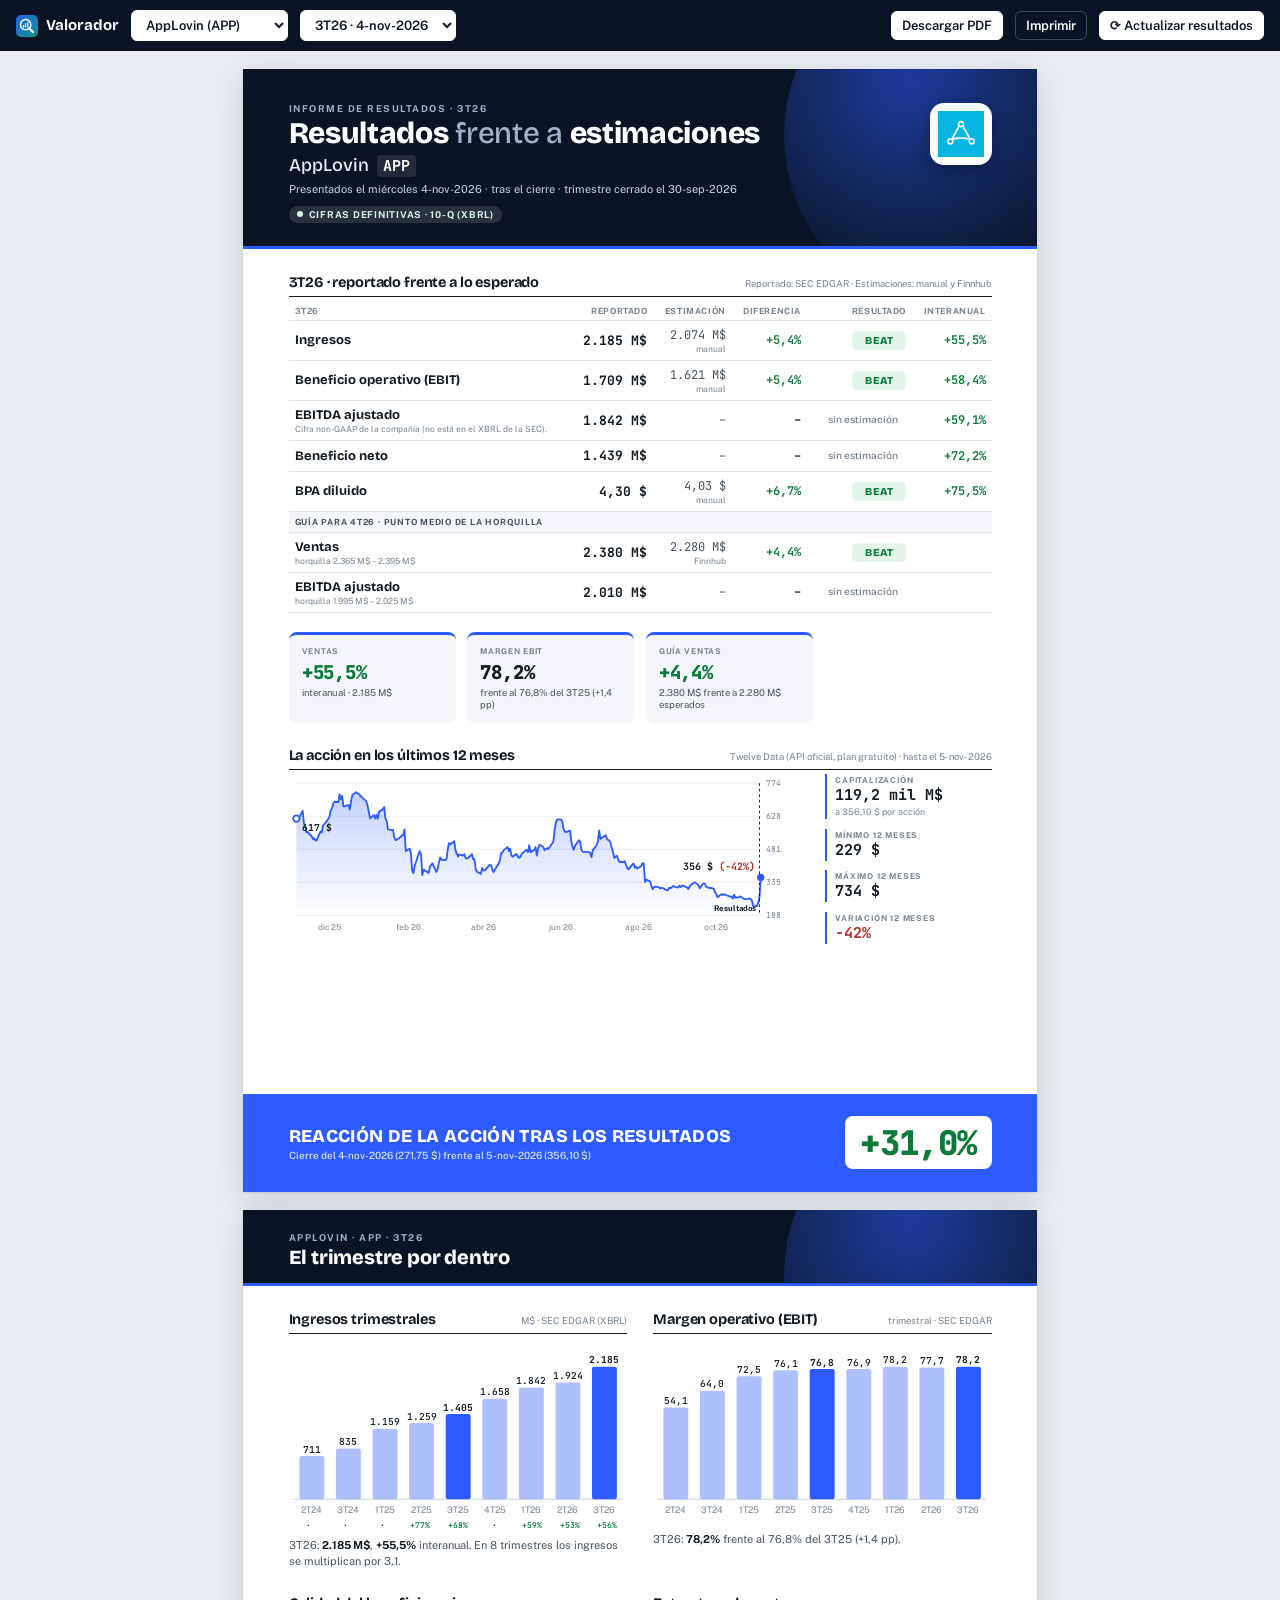
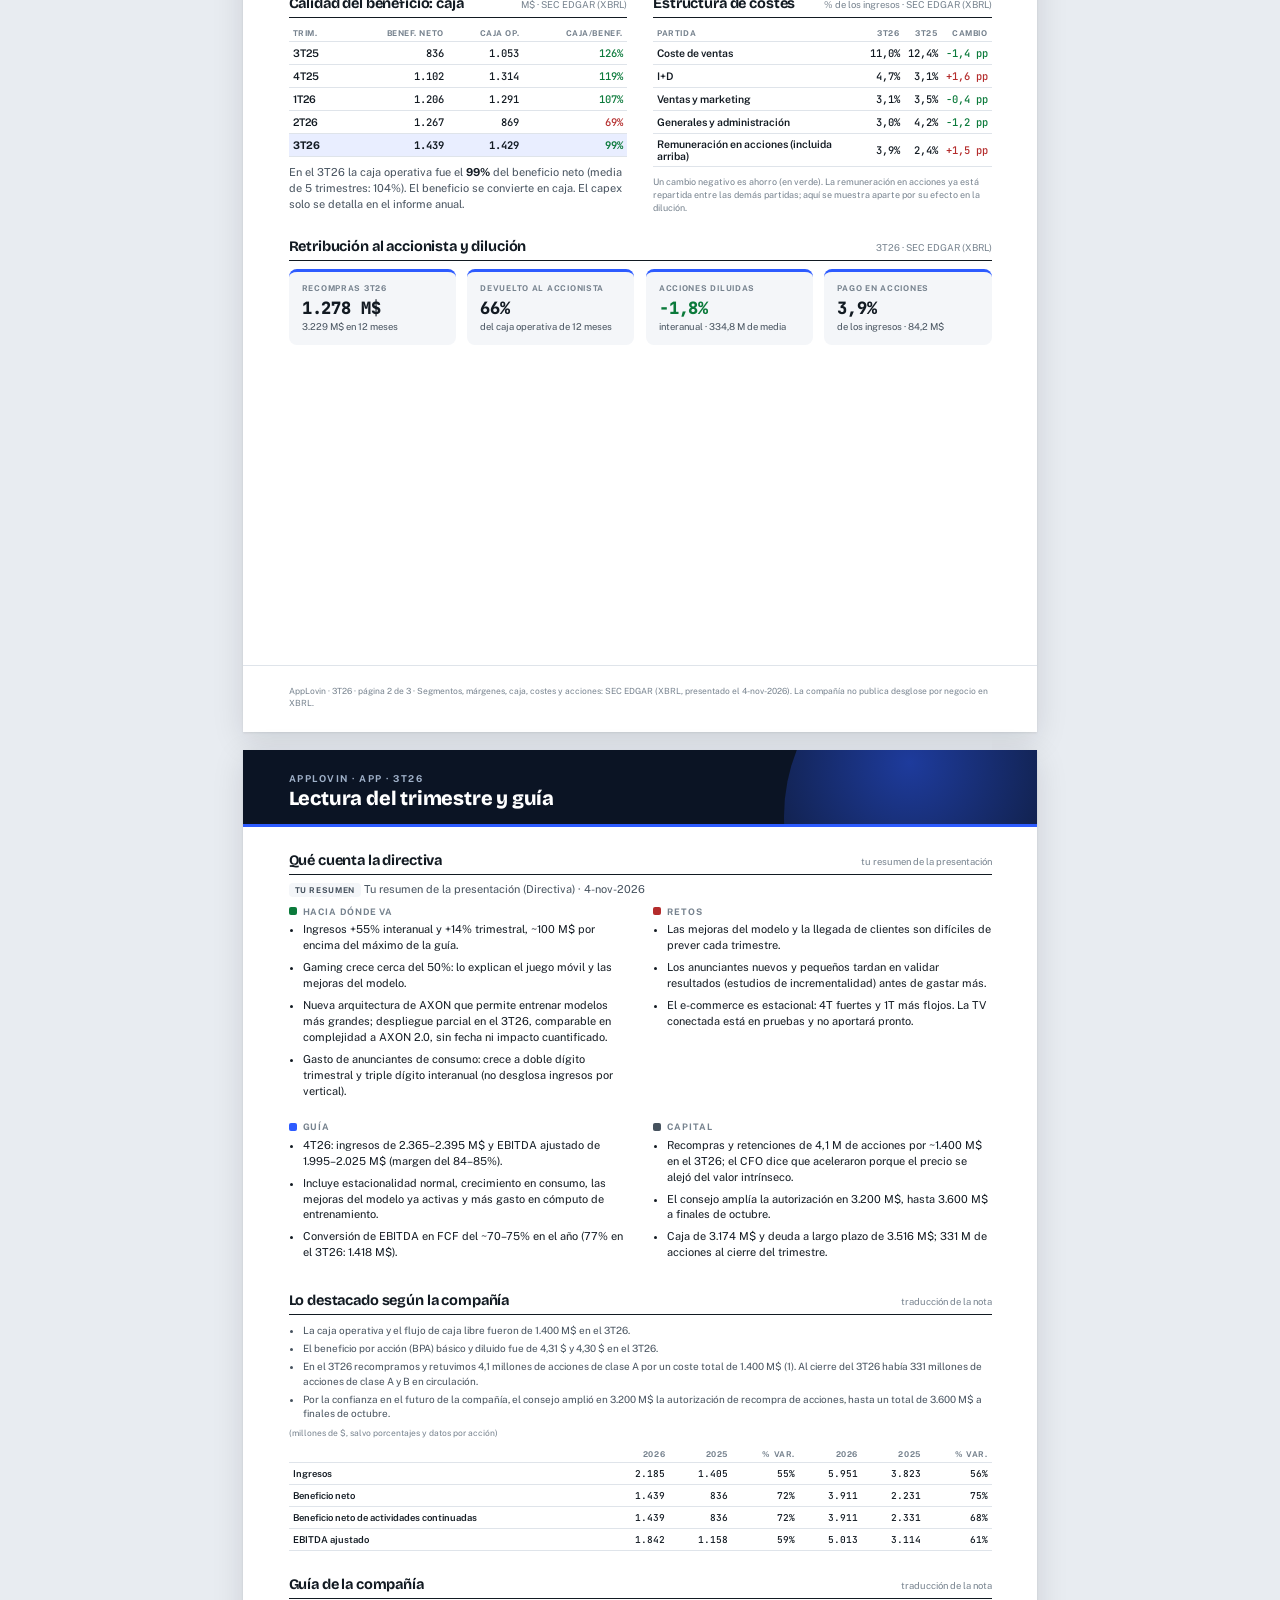
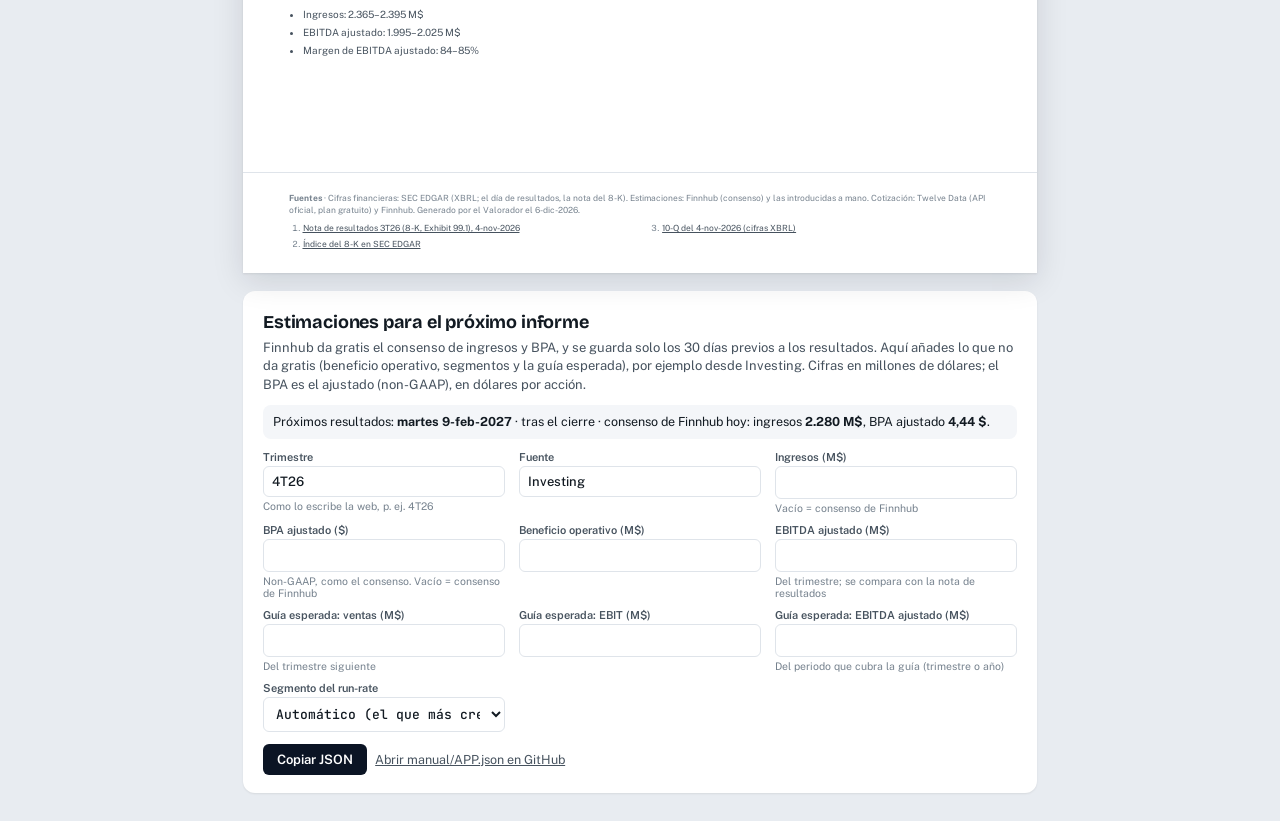
==== commit d581aeee: "Estimaciones: el BPA se indica como ajustado (non-GAAP) El campo manual de BPA se compara también en" ====
--- a/resultados.html
+++ b/resultados.html
@@ -312,7 +312,7 @@
       <td class="d ${fin(row.dif_pct)?(row.dif_pct>=0?"up":"dn"):""}">${fin(row.dif_pct)?pct(row.dif_pct,1):"–"}</td>
       <td>${chip(row.resultado)}</td>
       <td class="d ${fin(row.interanual_pct)?(row.interanual_pct>=0?"up":"dn"):""}">${pct(row.interanual_pct,1)}</td></tr>`; };
-  const gl={ingresos:"Ventas",beneficio_operativo:"Beneficio operativo (EBIT)",bpa:"BPA",ebitda:"EBITDA ajustado"};
+  const gl={ingresos:"Ventas",beneficio_operativo:"Beneficio operativo (EBIT)",bpa:"BPA ajustado",ebitda:"EBITDA ajustado"};
   const gtr=g=>{ const isB=g.concepto==="bpa", f=v=>isB?usd(v):M$(v);
     return `<tr class="main"><td>${esc(gl[g.concepto]||g.concepto)}<span class="sub">${g.min!==g.max?`horquilla ${f(g.min)} – ${f(g.max)}`:"aproximadamente"}</span></td>
       <td class="v">${f(g.medio)}</td><td class="e">${g.estimado?f(g.estimado.valor):"–"}${g.estimado?`<span class="sub">${esc(g.estimado.manual?"manual":"Finnhub")}</span>`:""}</td>
@@ -512,13 +512,13 @@
   const clave=(items.find(x=>x.segmento_clave)||{}).segmento_clave||"";
   const inp=(id,lab,val,hint,type="number",step="any")=>`<label>${lab}<input id="${id}" type="${type}" step="${step}" value="${val==null?"":esc(val)}">${hint?`<span class="hint">${hint}</span>`:""}</label>`;
   return `<section class="panel noprint" aria-labelledby="ph"><h2 id="ph">Estimaciones para el próximo informe</h2>
-   <p>Finnhub da gratis el consenso de ingresos y BPA, y se guarda solo los 30 días previos a los resultados. Aquí añades lo que no da gratis (beneficio operativo, segmentos y la guía esperada), por ejemplo desde Investing. Cifras en millones de dólares; el BPA en dólares por acción.</p>
-   ${E&&E.fecha?`<div class="ref">Próximos resultados: <b>${esc(fechaLarga(E.fecha))}</b>${E.hora?` · ${esc(E.hora)}`:""} · consenso de Finnhub hoy: ingresos <b>${M$(E.ingresos_estimados)}</b>, BPA <b>${usd(E.bpa_estimado)}</b>.</div>`:""}
+   <p>Finnhub da gratis el consenso de ingresos y BPA, y se guarda solo los 30 días previos a los resultados. Aquí añades lo que no da gratis (beneficio operativo, segmentos y la guía esperada), por ejemplo desde Investing. Cifras en millones de dólares; el BPA es el ajustado (non-GAAP), en dólares por acción.</p>
+   ${E&&E.fecha?`<div class="ref">Próximos resultados: <b>${esc(fechaLarga(E.fecha))}</b>${E.hora?` · ${esc(E.hora)}`:""} · consenso de Finnhub hoy: ingresos <b>${M$(E.ingresos_estimados)}</b>, BPA ajustado <b>${usd(E.bpa_estimado)}</b>.</div>`:""}
    <div class="form">
     ${inp("f_per","Trimestre",cur.periodo||per,"Como lo escribe la web, p. ej. "+(per||"4T26"),"text")}
     ${inp("f_src","Fuente",cur.fuente||"Investing","","text")}
     ${inp("f_rev","Ingresos (M$)",cur.ingresos_M,"Vacío = consenso de Finnhub")}
-    ${inp("f_eps","BPA ($)",cur.bpa,"Vacío = consenso de Finnhub")}
+    ${inp("f_eps","BPA ajustado ($)",cur.bpa,"Non-GAAP, como el consenso. Vacío = consenso de Finnhub")}
     ${inp("f_op","Beneficio operativo (M$)",cur.beneficio_operativo_M)}
     ${inp("f_ebitda","EBITDA ajustado (M$)",cur.ebitda_M,"Del trimestre; se compara con la nota de resultados")}
     ${inp("f_grev","Guía esperada: ventas (M$)",cur.guia_ingresos_M,"Del trimestre siguiente")}
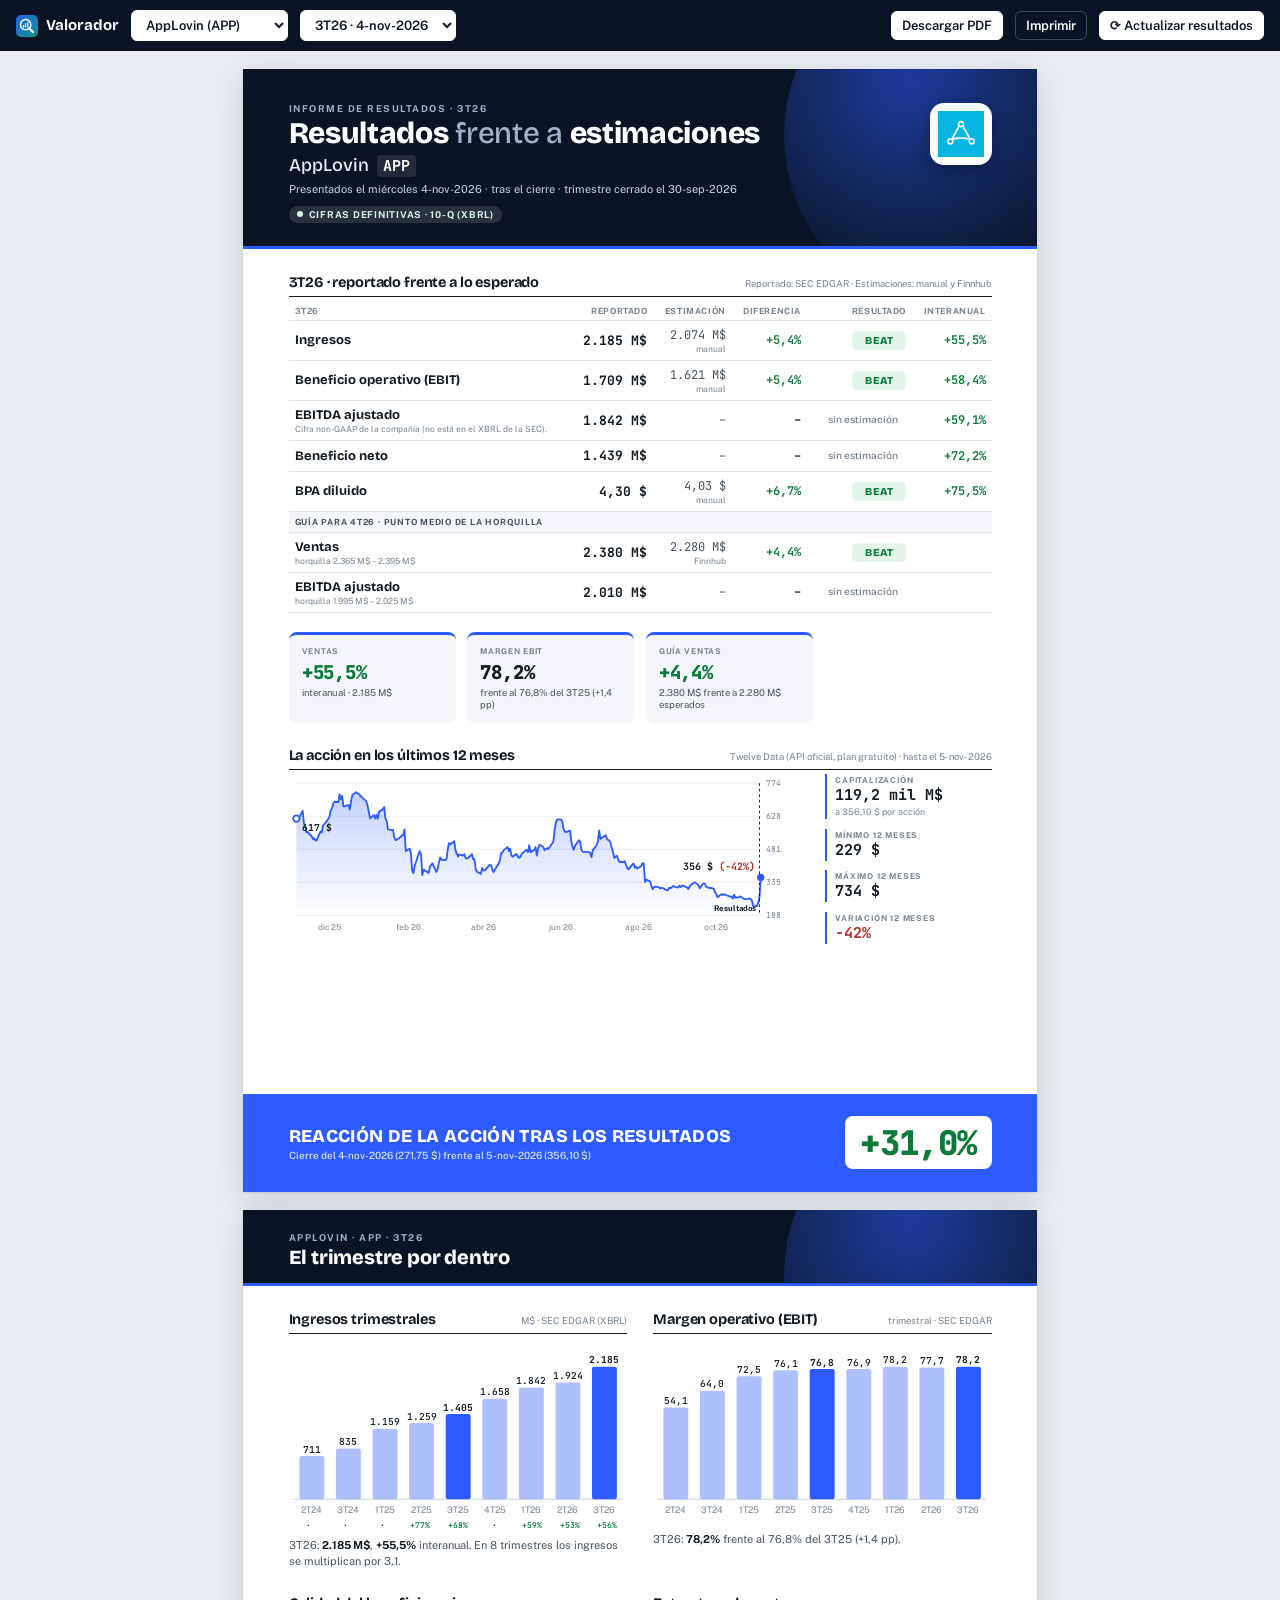
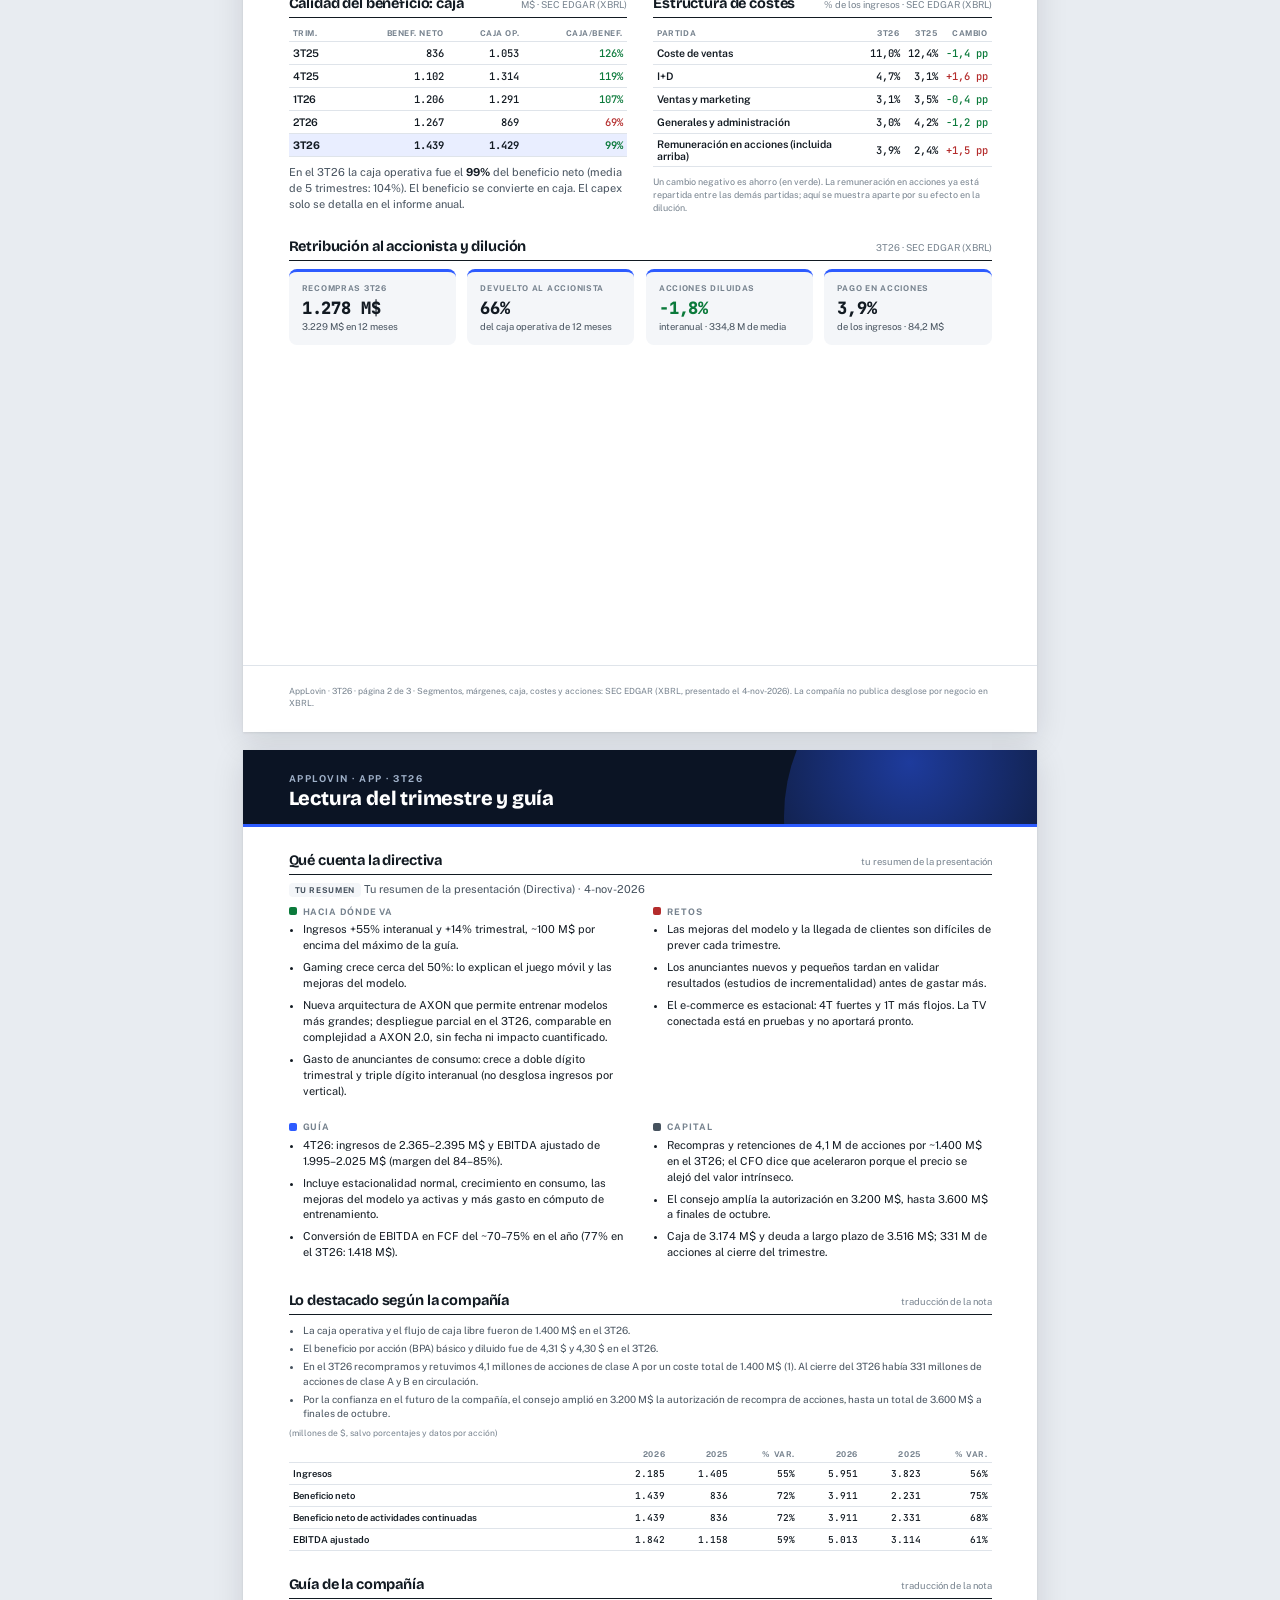
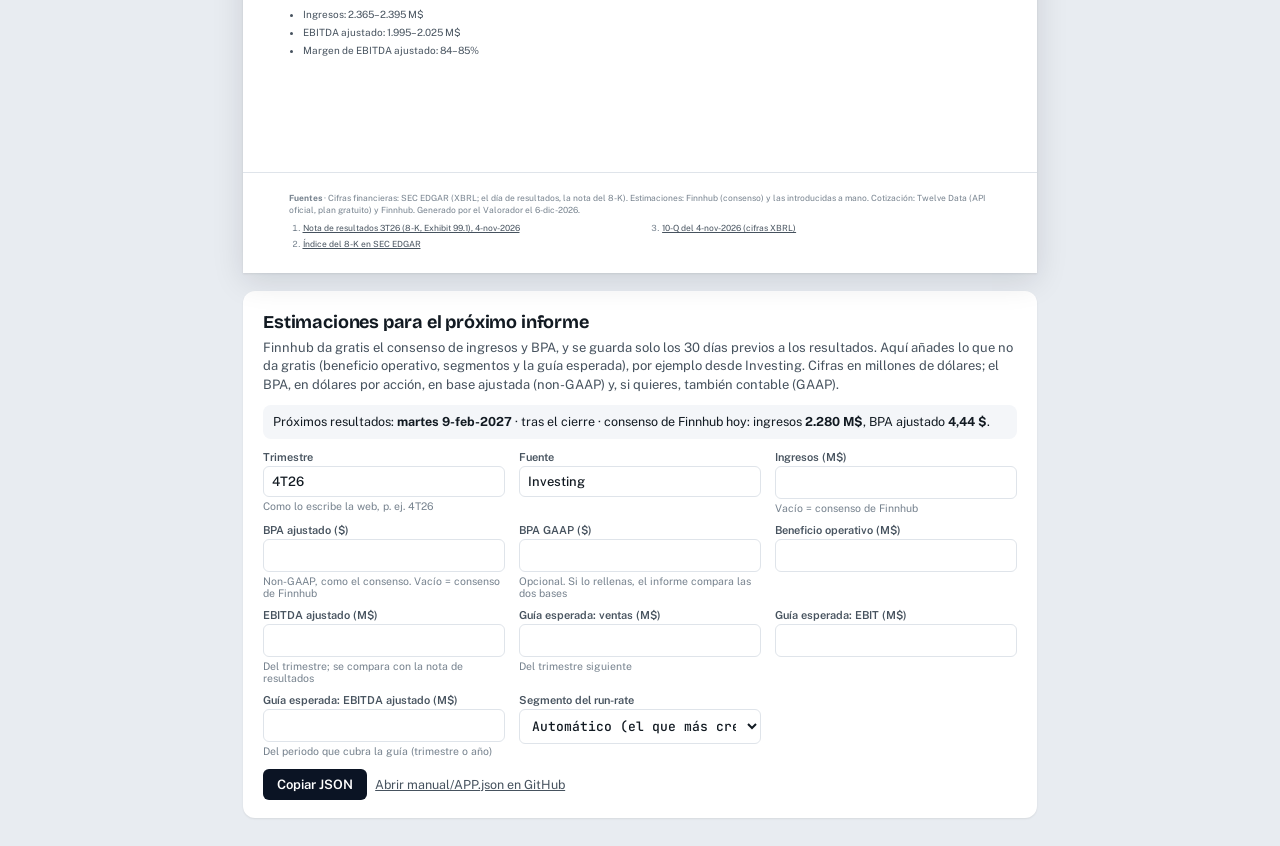
==== commit 5fc0125d: "Estimaciones: BPA ajustado y BPA GAAP por separado Si se rellena el BPA GAAP, el informe muestra dos" ====
--- a/resultados.html
+++ b/resultados.html
@@ -298,7 +298,7 @@
 /* ================= hojas ================= */
 function chip(r){ return r?`<span class="chip ${r==="En línea"?"line":r}">${r}</span>`:`<span class="chip na">sin estimación</span>`; }
 function valOf(row){ const r=row.reportado; if(!r) return null; return r.valor; }
-function fmtRow(row,v){ return row.concepto==="bpa_diluido"?usd(v):M$(v); }
+function fmtRow(row,v){ return /^bpa_/.test(row.concepto)?usd(v):M$(v); }
 function srcShort(c){ if(!c) return ""; return c.fuente||""; }
 
 function page1(R){
@@ -512,13 +512,14 @@
   const clave=(items.find(x=>x.segmento_clave)||{}).segmento_clave||"";
   const inp=(id,lab,val,hint,type="number",step="any")=>`<label>${lab}<input id="${id}" type="${type}" step="${step}" value="${val==null?"":esc(val)}">${hint?`<span class="hint">${hint}</span>`:""}</label>`;
   return `<section class="panel noprint" aria-labelledby="ph"><h2 id="ph">Estimaciones para el próximo informe</h2>
-   <p>Finnhub da gratis el consenso de ingresos y BPA, y se guarda solo los 30 días previos a los resultados. Aquí añades lo que no da gratis (beneficio operativo, segmentos y la guía esperada), por ejemplo desde Investing. Cifras en millones de dólares; el BPA es el ajustado (non-GAAP), en dólares por acción.</p>
+   <p>Finnhub da gratis el consenso de ingresos y BPA, y se guarda solo los 30 días previos a los resultados. Aquí añades lo que no da gratis (beneficio operativo, segmentos y la guía esperada), por ejemplo desde Investing. Cifras en millones de dólares; el BPA, en dólares por acción, en base ajustada (non-GAAP) y, si quieres, también contable (GAAP).</p>
    ${E&&E.fecha?`<div class="ref">Próximos resultados: <b>${esc(fechaLarga(E.fecha))}</b>${E.hora?` · ${esc(E.hora)}`:""} · consenso de Finnhub hoy: ingresos <b>${M$(E.ingresos_estimados)}</b>, BPA ajustado <b>${usd(E.bpa_estimado)}</b>.</div>`:""}
    <div class="form">
     ${inp("f_per","Trimestre",cur.periodo||per,"Como lo escribe la web, p. ej. "+(per||"4T26"),"text")}
     ${inp("f_src","Fuente",cur.fuente||"Investing","","text")}
     ${inp("f_rev","Ingresos (M$)",cur.ingresos_M,"Vacío = consenso de Finnhub")}
     ${inp("f_eps","BPA ajustado ($)",cur.bpa,"Non-GAAP, como el consenso. Vacío = consenso de Finnhub")}
+    ${inp("f_epsg","BPA GAAP ($)",cur.bpa_gaap,"Opcional. Si lo rellenas, el informe compara las dos bases")}
     ${inp("f_op","Beneficio operativo (M$)",cur.beneficio_operativo_M)}
     ${inp("f_ebitda","EBITDA ajustado (M$)",cur.ebitda_M,"Del trimestre; se compara con la nota de resultados")}
     ${inp("f_grev","Guía esperada: ventas (M$)",cur.guia_ingresos_M,"Del trimestre siguiente")}
@@ -537,7 +538,7 @@
   names.forEach((n,i)=>{ const v=num("f_seg"+i); if(v!=null&&isFinite(v)) seg[n]=v; });
   const d=new Date();
   return {periodo:$("f_per").value.trim().toUpperCase(),fuente:$("f_src").value.trim(),fecha:`${d.getDate()}-${MES[d.getMonth()]}-${d.getFullYear()}`,
-    ingresos_M:num("f_rev"),bpa:num("f_eps"),beneficio_operativo_M:num("f_op"),ebitda_M:num("f_ebitda"),segmentos_M:seg,
+    ingresos_M:num("f_rev"),bpa:num("f_eps"),bpa_gaap:num("f_epsg"),beneficio_operativo_M:num("f_op"),ebitda_M:num("f_ebitda"),segmentos_M:seg,
     guia_ingresos_M:num("f_grev"),guia_beneficio_operativo_M:num("f_gop"),guia_ebitda_M:num("f_gebitda"),segmento_clave:$("f_clave").value};
 }
 async function saveEst(){
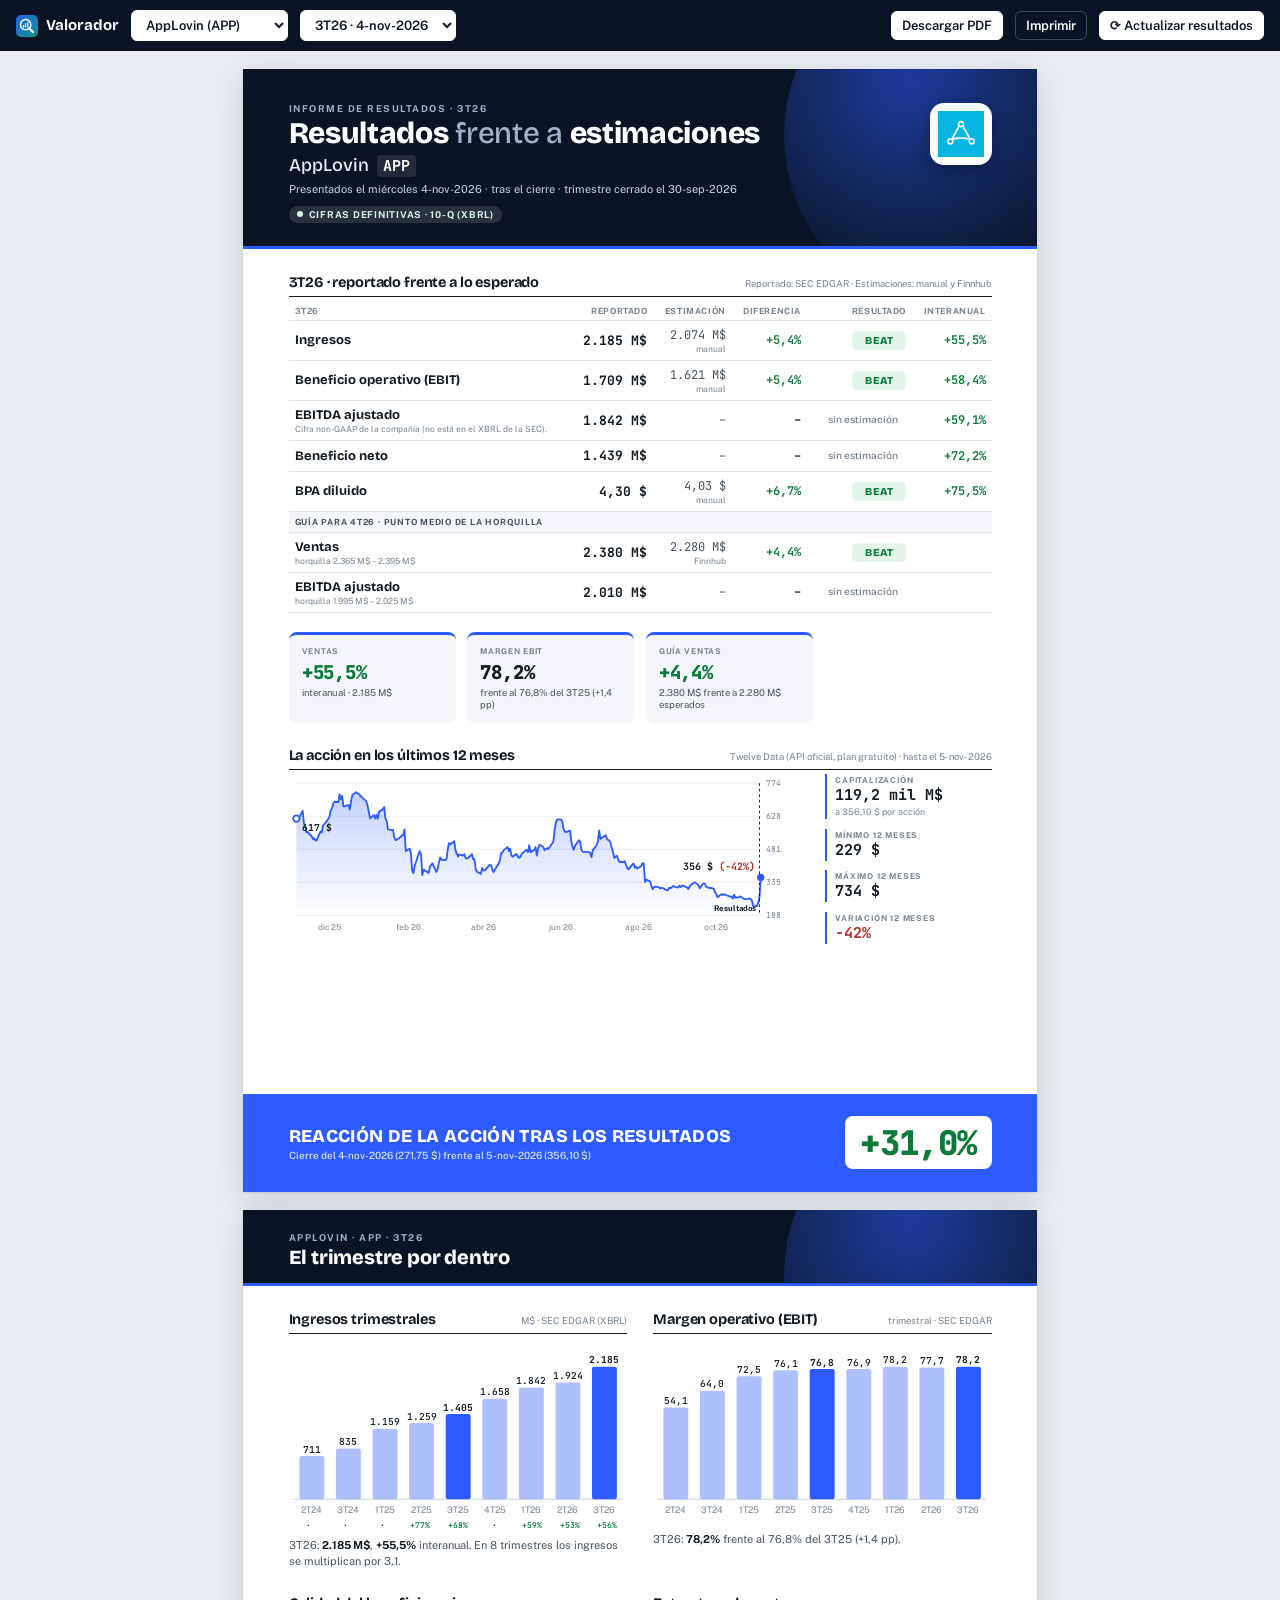
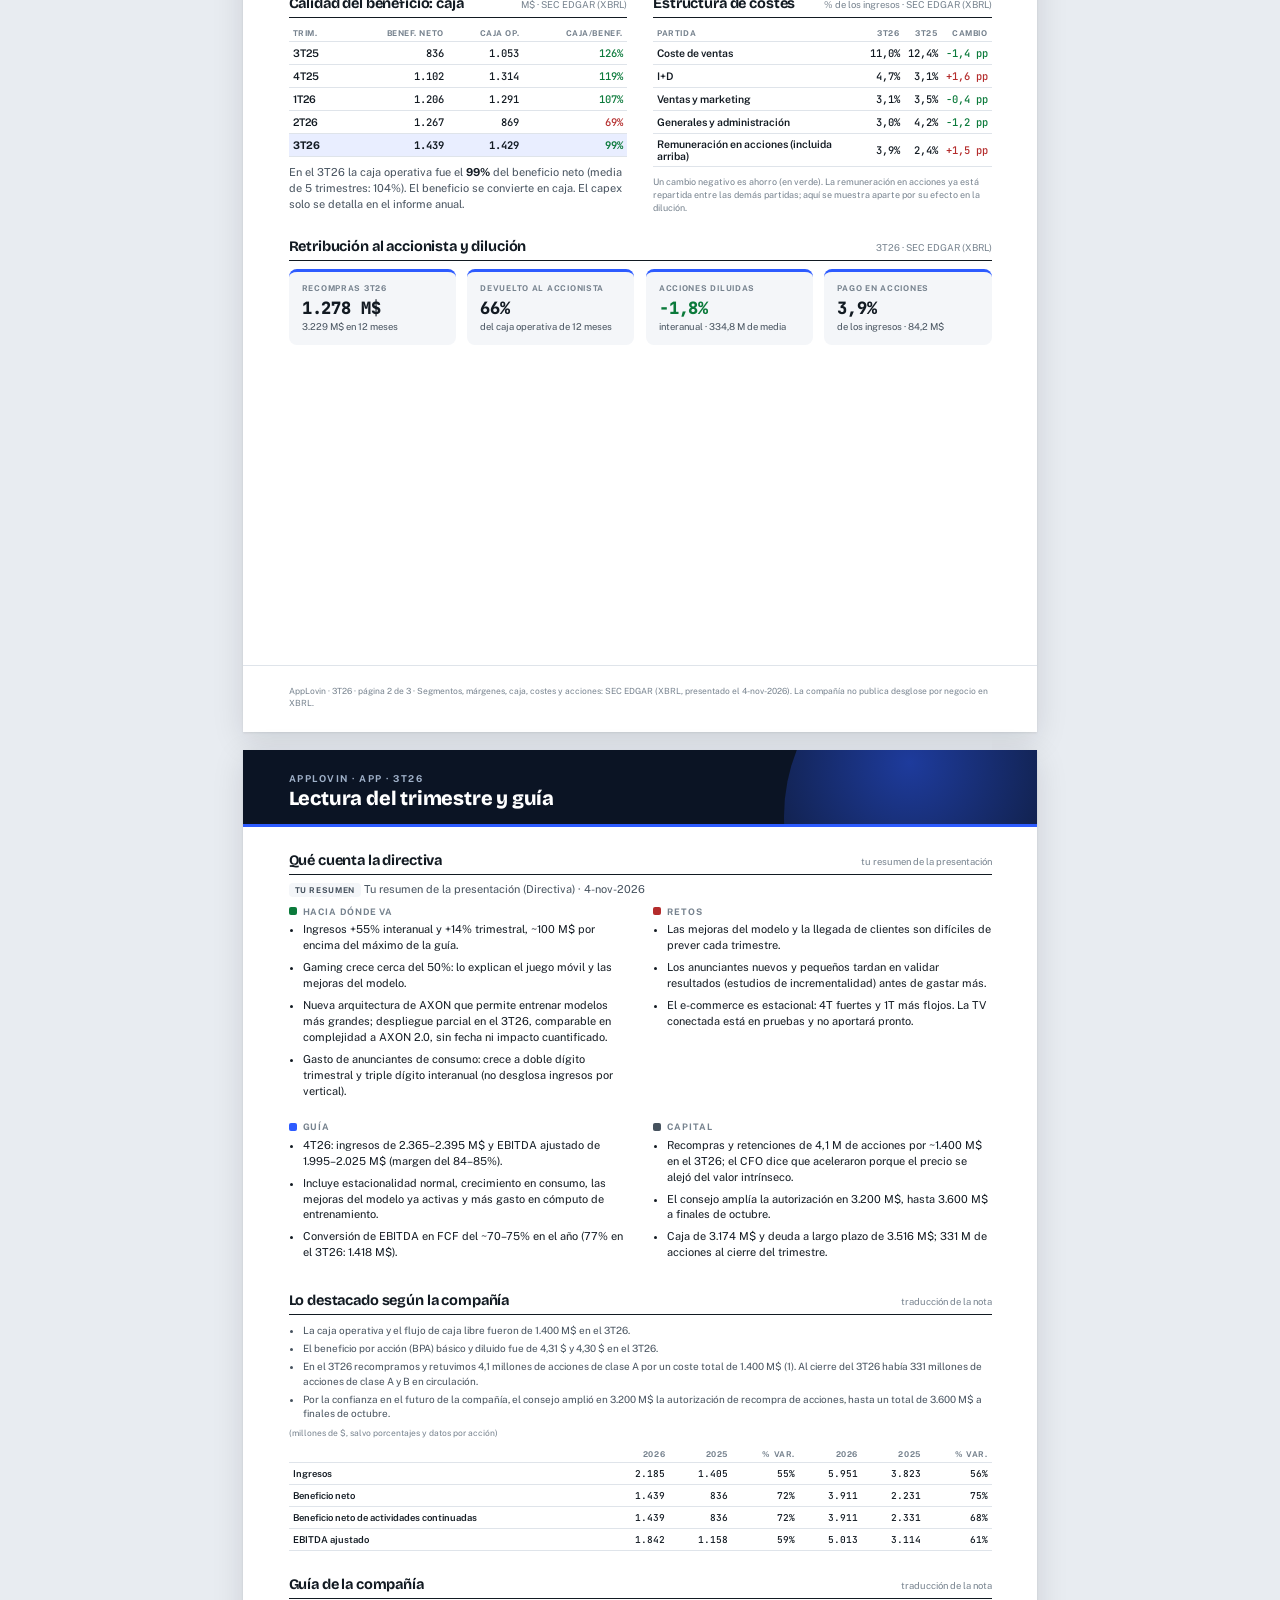
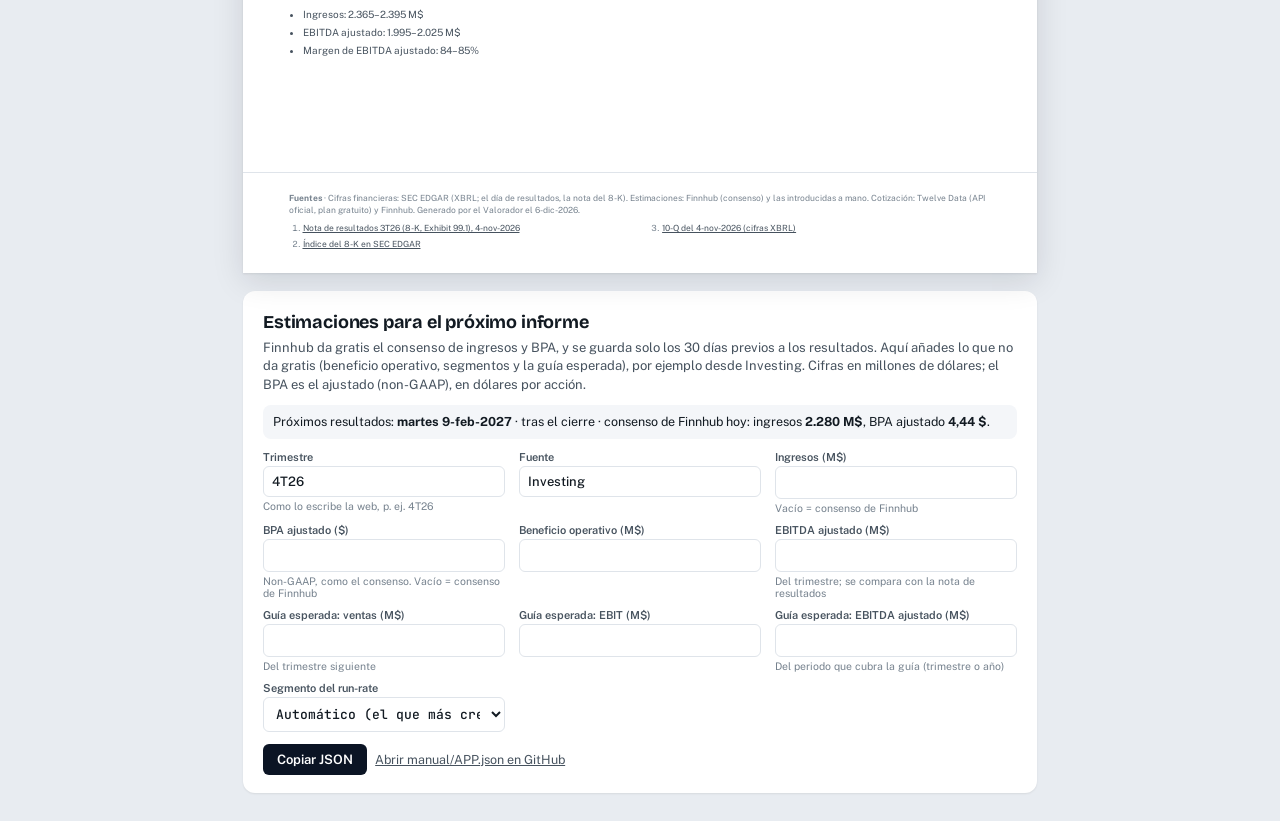
==== commit 8b21360e: "Quita el campo BPA GAAP: se queda solo el BPA ajustado Revierte 5fc0125.  Co-Authored-By: Claude Opu" ====
--- a/resultados.html
+++ b/resultados.html
@@ -298,7 +298,7 @@
 /* ================= hojas ================= */
 function chip(r){ return r?`<span class="chip ${r==="En línea"?"line":r}">${r}</span>`:`<span class="chip na">sin estimación</span>`; }
 function valOf(row){ const r=row.reportado; if(!r) return null; return r.valor; }
-function fmtRow(row,v){ return /^bpa_/.test(row.concepto)?usd(v):M$(v); }
+function fmtRow(row,v){ return row.concepto==="bpa_diluido"?usd(v):M$(v); }
 function srcShort(c){ if(!c) return ""; return c.fuente||""; }
 
 function page1(R){
@@ -512,14 +512,13 @@
   const clave=(items.find(x=>x.segmento_clave)||{}).segmento_clave||"";
   const inp=(id,lab,val,hint,type="number",step="any")=>`<label>${lab}<input id="${id}" type="${type}" step="${step}" value="${val==null?"":esc(val)}">${hint?`<span class="hint">${hint}</span>`:""}</label>`;
   return `<section class="panel noprint" aria-labelledby="ph"><h2 id="ph">Estimaciones para el próximo informe</h2>
-   <p>Finnhub da gratis el consenso de ingresos y BPA, y se guarda solo los 30 días previos a los resultados. Aquí añades lo que no da gratis (beneficio operativo, segmentos y la guía esperada), por ejemplo desde Investing. Cifras en millones de dólares; el BPA, en dólares por acción, en base ajustada (non-GAAP) y, si quieres, también contable (GAAP).</p>
+   <p>Finnhub da gratis el consenso de ingresos y BPA, y se guarda solo los 30 días previos a los resultados. Aquí añades lo que no da gratis (beneficio operativo, segmentos y la guía esperada), por ejemplo desde Investing. Cifras en millones de dólares; el BPA es el ajustado (non-GAAP), en dólares por acción.</p>
    ${E&&E.fecha?`<div class="ref">Próximos resultados: <b>${esc(fechaLarga(E.fecha))}</b>${E.hora?` · ${esc(E.hora)}`:""} · consenso de Finnhub hoy: ingresos <b>${M$(E.ingresos_estimados)}</b>, BPA ajustado <b>${usd(E.bpa_estimado)}</b>.</div>`:""}
    <div class="form">
     ${inp("f_per","Trimestre",cur.periodo||per,"Como lo escribe la web, p. ej. "+(per||"4T26"),"text")}
     ${inp("f_src","Fuente",cur.fuente||"Investing","","text")}
     ${inp("f_rev","Ingresos (M$)",cur.ingresos_M,"Vacío = consenso de Finnhub")}
     ${inp("f_eps","BPA ajustado ($)",cur.bpa,"Non-GAAP, como el consenso. Vacío = consenso de Finnhub")}
-    ${inp("f_epsg","BPA GAAP ($)",cur.bpa_gaap,"Opcional. Si lo rellenas, el informe compara las dos bases")}
     ${inp("f_op","Beneficio operativo (M$)",cur.beneficio_operativo_M)}
     ${inp("f_ebitda","EBITDA ajustado (M$)",cur.ebitda_M,"Del trimestre; se compara con la nota de resultados")}
     ${inp("f_grev","Guía esperada: ventas (M$)",cur.guia_ingresos_M,"Del trimestre siguiente")}
@@ -538,7 +537,7 @@
   names.forEach((n,i)=>{ const v=num("f_seg"+i); if(v!=null&&isFinite(v)) seg[n]=v; });
   const d=new Date();
   return {periodo:$("f_per").value.trim().toUpperCase(),fuente:$("f_src").value.trim(),fecha:`${d.getDate()}-${MES[d.getMonth()]}-${d.getFullYear()}`,
-    ingresos_M:num("f_rev"),bpa:num("f_eps"),bpa_gaap:num("f_epsg"),beneficio_operativo_M:num("f_op"),ebitda_M:num("f_ebitda"),segmentos_M:seg,
+    ingresos_M:num("f_rev"),bpa:num("f_eps"),beneficio_operativo_M:num("f_op"),ebitda_M:num("f_ebitda"),segmentos_M:seg,
     guia_ingresos_M:num("f_grev"),guia_beneficio_operativo_M:num("f_gop"),guia_ebitda_M:num("f_gebitda"),segmento_clave:$("f_clave").value};
 }
 async function saveEst(){
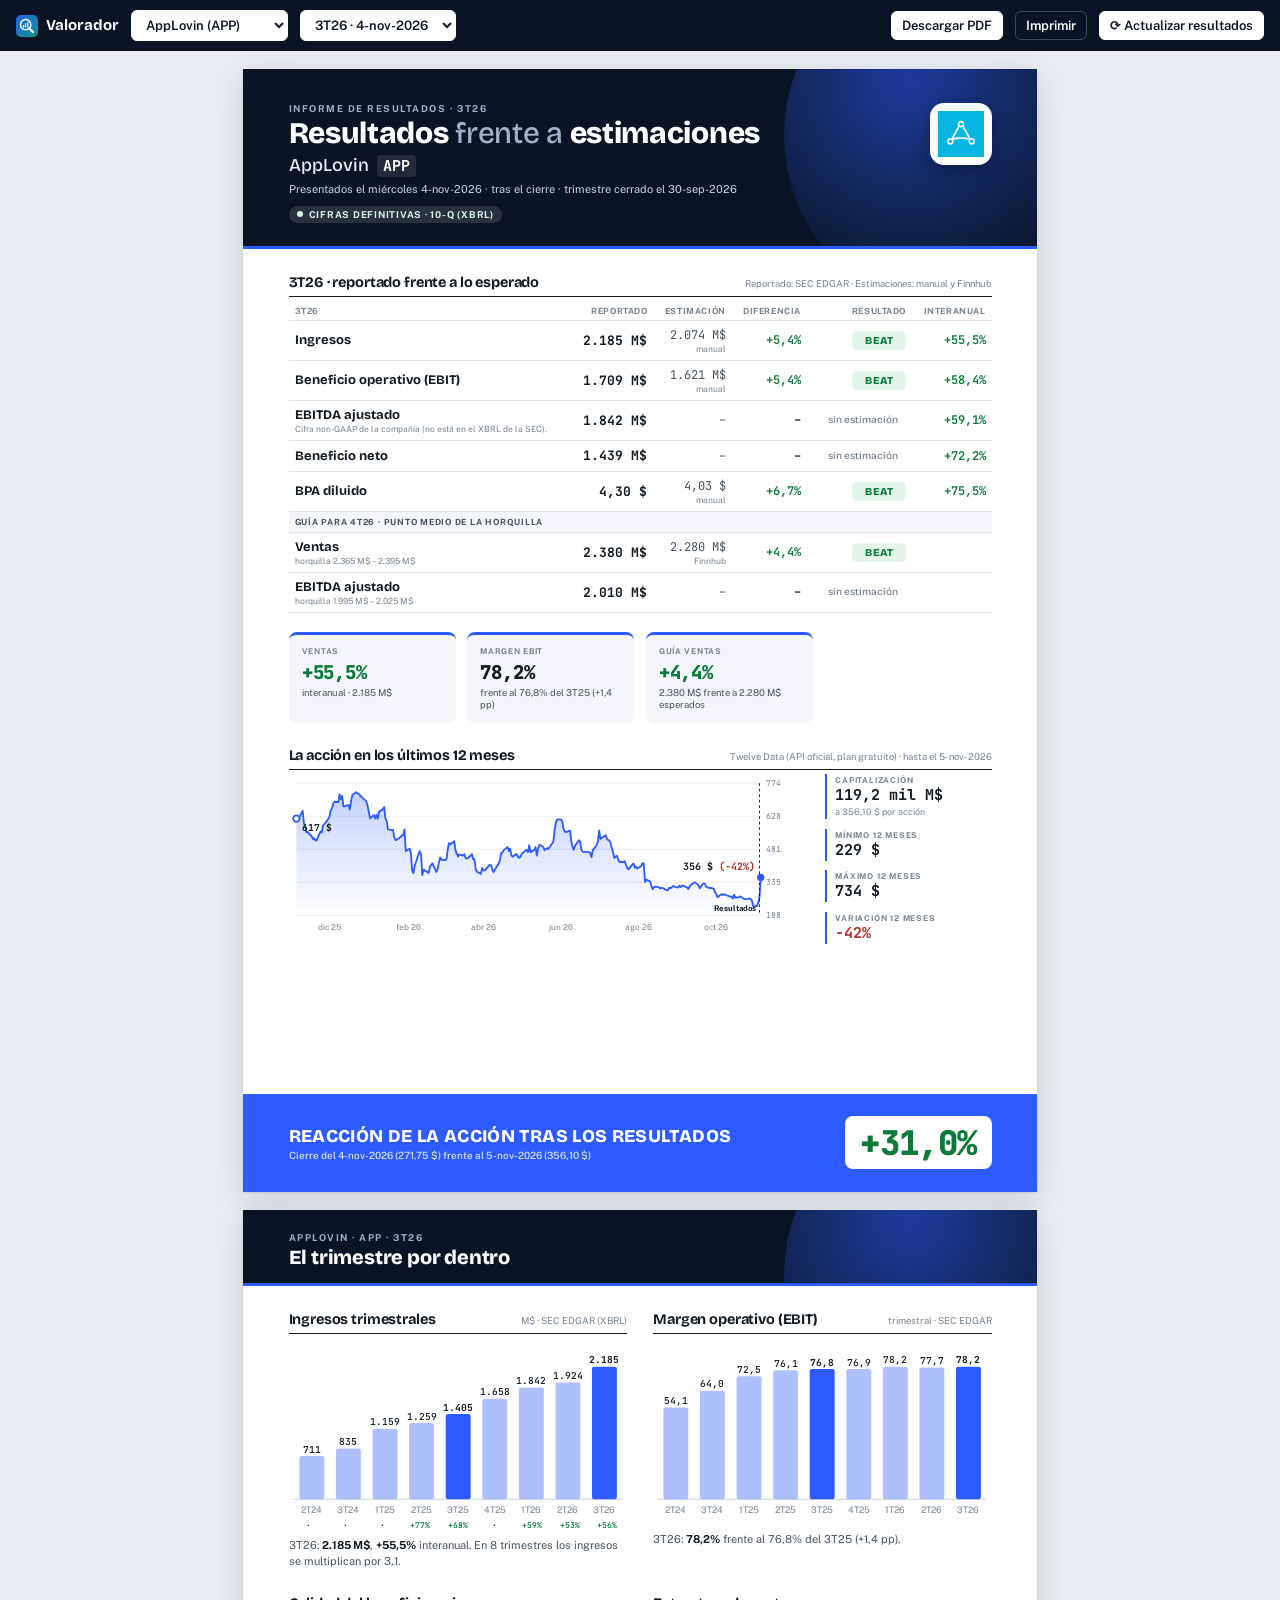
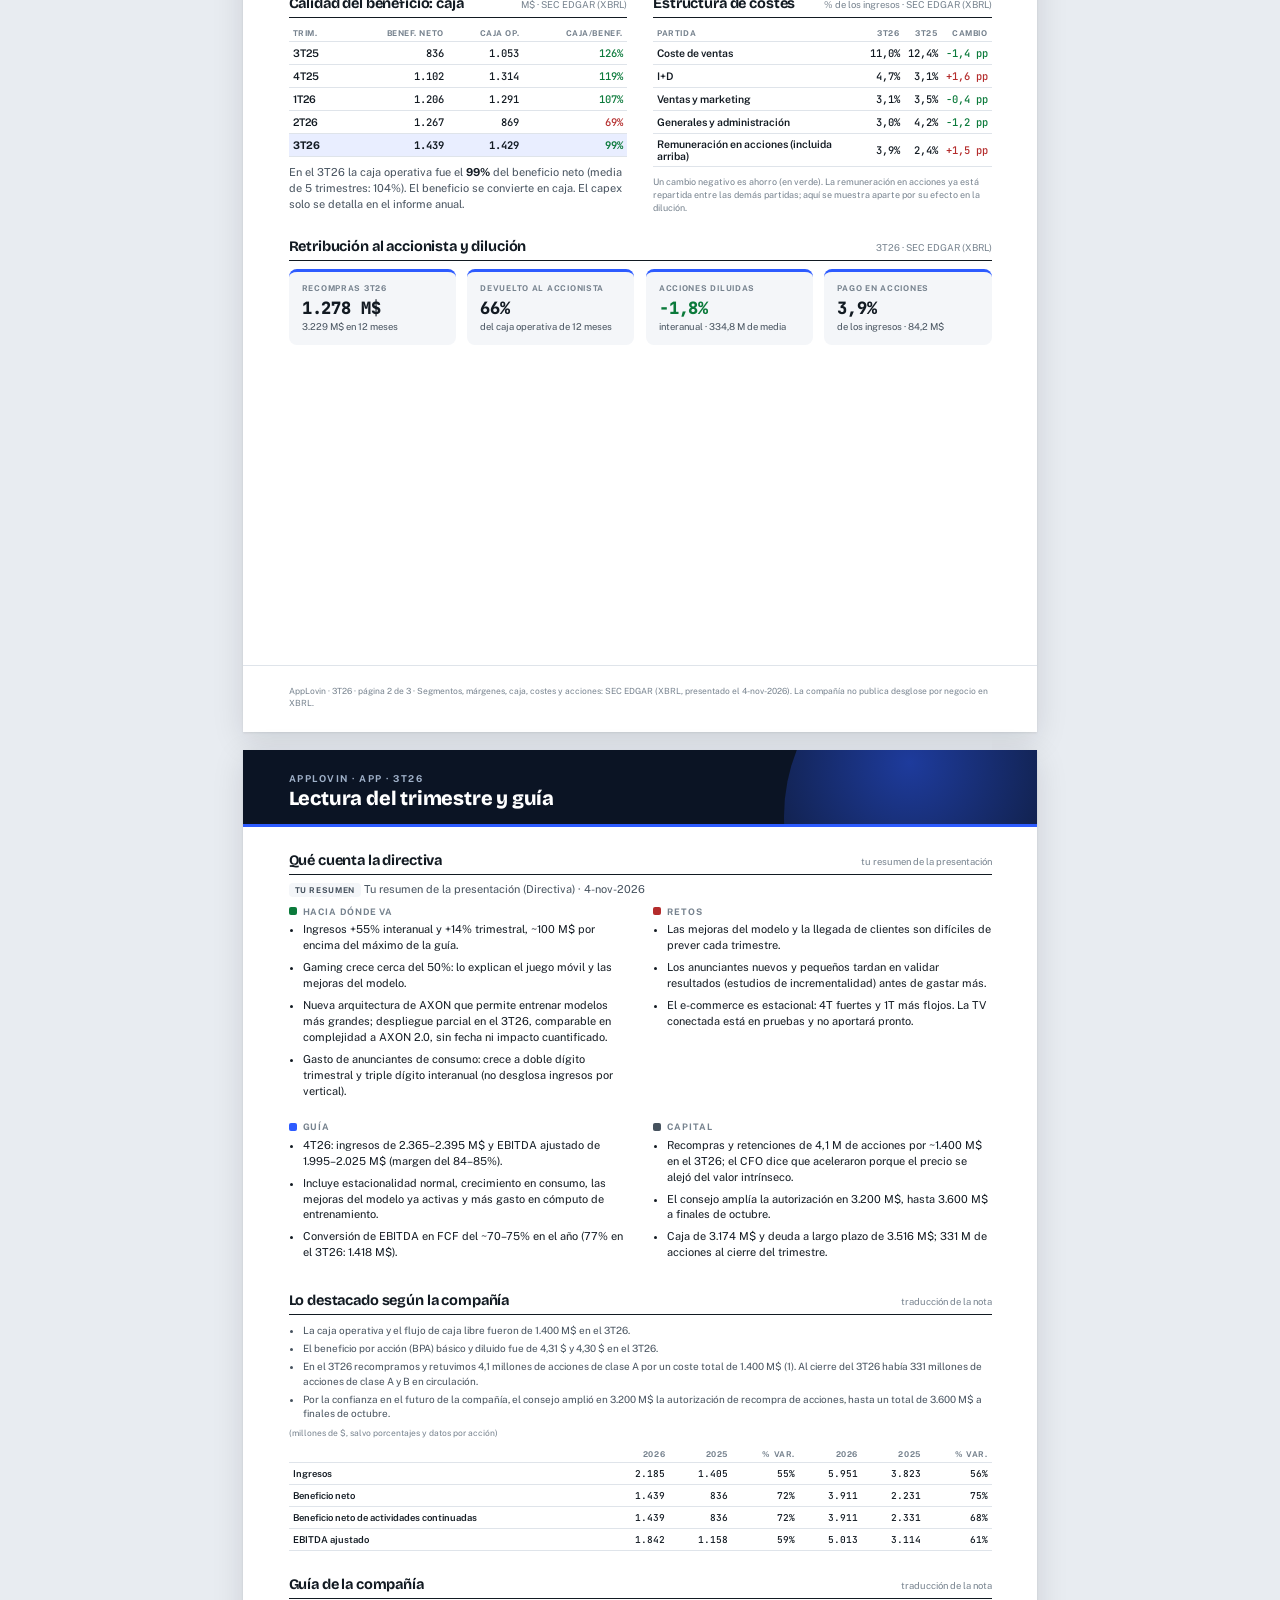
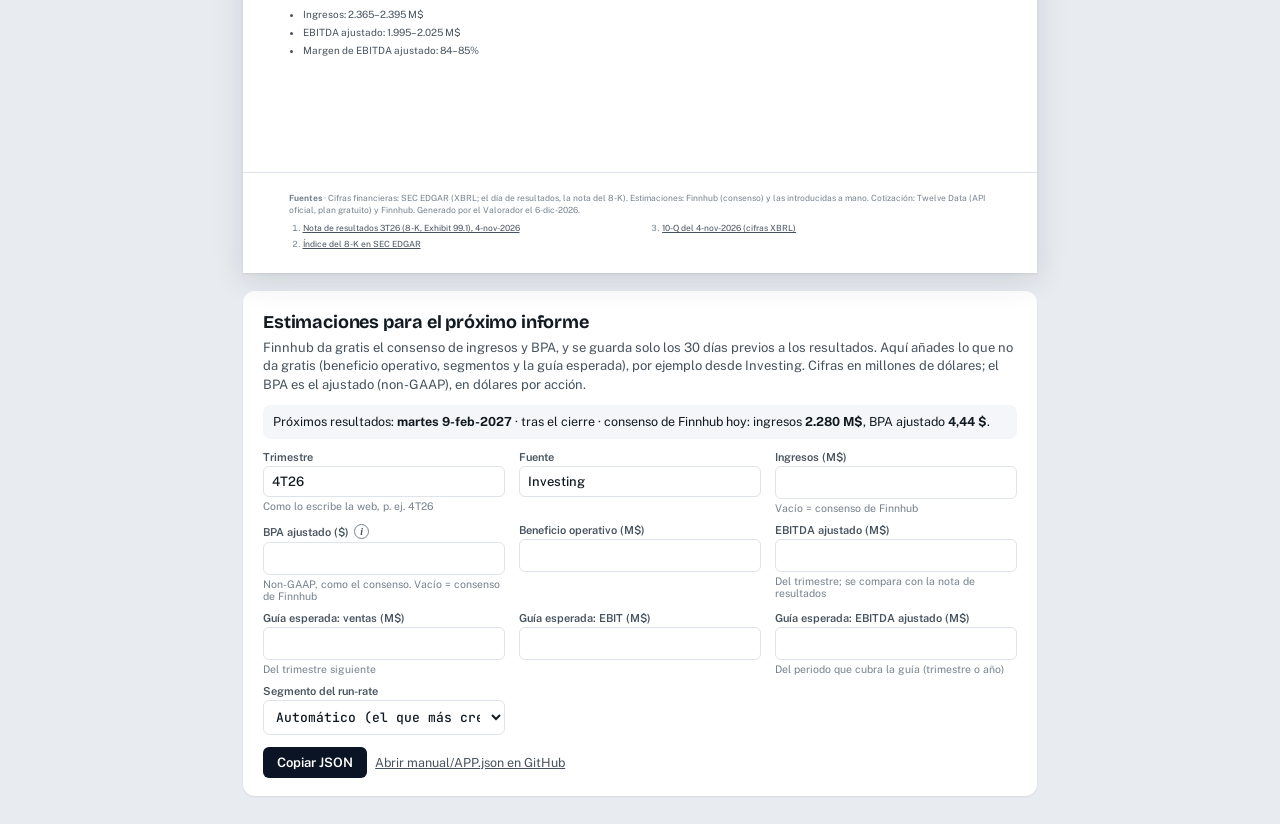
==== commit cac25991: "Estimaciones: (i) con el cálculo del BPA ajustado Co-Authored-By: Claude Opus 5.5 <noreply@anthropic" ====
--- a/resultados.html
+++ b/resultados.html
@@ -189,6 +189,16 @@
 .form input,.form select{font:500 13px var(--f-num);padding:7px 8px;border:1px solid var(--line);border-radius:6px;background:#fff;color:var(--ink)}
 .form input[type=text]{font-family:var(--f-body)}
 .form .hint{font:400 10.5px var(--f-body);color:var(--muted)}
+.form label{position:relative}
+.ib{display:inline-flex;align-items:center;justify-content:center;width:15px;height:15px;margin-left:5px;padding:0;border:1px solid var(--muted);border-radius:50%;background:#fff;color:var(--ink2);font:italic 700 10px Georgia,serif;cursor:pointer;vertical-align:1px}
+.ib:hover,.ib[aria-expanded=true]{background:var(--night);border-color:var(--night);color:#fff}
+.ibox{position:absolute;z-index:20;top:22px;left:0;width:min(380px,86vw);background:#fff;border:1px solid var(--line);border-left:3px solid var(--night);border-radius:0 8px 8px 0;box-shadow:0 6px 20px rgba(0,0,0,.14);padding:10px 12px;font:400 12px/1.5 var(--f-body);color:var(--ink)}
+.ibox[hidden]{display:none}
+.ibox b{font-weight:700}.ibox p{margin:0 0 6px;font-size:12px;color:var(--ink)}
+.ibox .fx{display:flex;align-items:center;justify-content:center;gap:6px;margin:4px 0 8px;padding:8px;background:var(--soft);border-radius:6px;font:400 13px/1.3 Georgia,"Times New Roman",serif}
+.ibox .frac{display:inline-flex;flex-direction:column;text-align:center}.ibox .frac>span:first-child{border-bottom:1px solid currentColor;padding:0 4px 2px}.ibox .frac>span:last-child{padding:2px 4px 0}.ibox sub{font-size:9px}
+.ibox ul{margin:2px 0 6px;padding-left:16px}.ibox li{margin:1px 0}
+.ibox .ref2{font-size:10.5px;color:var(--muted);margin:0}
 .actions{display:flex;flex-wrap:wrap;gap:8px;align-items:center;margin-top:12px}
 .actions button{font:600 13px var(--f-body);background:var(--night);color:#fff;border:0;border-radius:6px;padding:8px 14px;cursor:pointer}
 .actions button.alt{background:#fff;color:var(--night);border:1px solid var(--line)}
@@ -518,7 +528,7 @@
     ${inp("f_per","Trimestre",cur.periodo||per,"Como lo escribe la web, p. ej. "+(per||"4T26"),"text")}
     ${inp("f_src","Fuente",cur.fuente||"Investing","","text")}
     ${inp("f_rev","Ingresos (M$)",cur.ingresos_M,"Vacío = consenso de Finnhub")}
-    ${inp("f_eps","BPA ajustado ($)",cur.bpa,"Non-GAAP, como el consenso. Vacío = consenso de Finnhub")}
+    ${inp("f_eps",`<span>BPA ajustado ($)<button type="button" class="ib" aria-expanded="false" aria-controls="epsInfo" aria-label="Cómo se calcula el BPA ajustado">i</button></span><span class="ibox" id="epsInfo" role="note" hidden>${EPS_INFO}</span>`,cur.bpa,"Non-GAAP, como el consenso. Vacío = consenso de Finnhub")}
     ${inp("f_op","Beneficio operativo (M$)",cur.beneficio_operativo_M)}
     ${inp("f_ebitda","EBITDA ajustado (M$)",cur.ebitda_M,"Del trimestre; se compara con la nota de resultados")}
     ${inp("f_grev","Guía esperada: ventas (M$)",cur.guia_ingresos_M,"Del trimestre siguiente")}
@@ -531,6 +541,14 @@
    <script type="application/json" id="segNames">${JSON.stringify(segNames).replace(/</g,"\\u003c")}<\/script>
   </section>`;
 }
+const EPS_INFO=`<p><b>BPA ajustado (non-GAAP) diluido</b></p>
+<span class="fx"><i>BPA</i><sub>ajust.</sub> = <span class="frac"><span>Beneficio neto<sub>GAAP</sub> + Σ ajustes<sub>i</sub> · (1 − <i>t</i>)</span><span>Acciones diluidas medias</span></span></span>
+<p>Parte del beneficio contable (US GAAP) y suma o resta partidas que la compañía considera no recurrentes o sin efecto en caja, netas de su efecto fiscal (t):</p>
+<ul><li>Remuneración en acciones (SBC)</li><li>Amortización de intangibles adquiridos en compras</li><li>Reestructuración, litigios y costes de adquisiciones</li><li>Ganancias o pérdidas de inversiones y partidas fiscales puntuales</li></ul>
+<p><b>Diluido:</b> el denominador es la media ponderada de acciones del trimestre más las que crearían opciones, RSU y convertibles (método de la acción propia, ASC 260).</p>
+<p><b>Por qué este:</b> es la base en la que los analistas publican el consenso (Finnhub, Investing, LSEG I/B/E/S). Comparar un BPA GAAP con un consenso ajustado mezclaría bases.</p>
+<p><b>Cautela:</b> no lo define ninguna norma contable y cada compañía elige sus ajustes. La SBC es un coste real que diluye al accionista; en software el ajustado puede doblar al GAAP.</p>
+<p class="ref2">La SEC (Regulation G e Item 10(e) de Regulation S-K) obliga a conciliarlo con la cifra GAAP; la conciliación está en el Exhibit 99.1 del 8-K de resultados.</p>`;
 function readForm(){
   const num=id=>{ const v=$(id)&&$(id).value.trim().replace(",","."); return v===""?null:Number(v); };
   const names=JSON.parse(($("segNames")||{}).textContent||"[]"); const seg={};
@@ -628,7 +646,13 @@
 $("selP").addEventListener("change",e=>{ const u=new URL(location.href); u.searchParams.set("p",e.target.value); location.href=u.toString(); });
 $("btnPrint").addEventListener("click",()=>window.print());
 $("btnRun").addEventListener("click",runUpdate);
-document.addEventListener("click",e=>{ if(e.target.closest("#btnEst")) saveEst(); });
+document.addEventListener("click",e=>{ if(e.target.closest("#btnEst")) saveEst();
+  const ib=e.target.closest(".ib");
+  document.querySelectorAll(".ib").forEach(b=>{ const box=$(b.getAttribute("aria-controls")); if(!box) return;
+    const open=b===ib?box.hidden:(box.contains(e.target)&&!box.hidden);
+    box.hidden=!open; b.setAttribute("aria-expanded",String(open)); });
+  if(ib||e.target.closest(".ibox")) e.preventDefault(); });
+document.addEventListener("keydown",e=>{ if(e.key==="Escape") document.querySelectorAll(".ib[aria-expanded=true]").forEach(b=>{ $(b.getAttribute("aria-controls")).hidden=true; b.setAttribute("aria-expanded","false"); b.focus(); }); });
 window.addEventListener("resize",fitZoom);
 window.addEventListener("beforeprint",()=>document.querySelectorAll(".sheet").forEach(el=>el.style.zoom=""));
 window.addEventListener("afterprint",fitZoom);
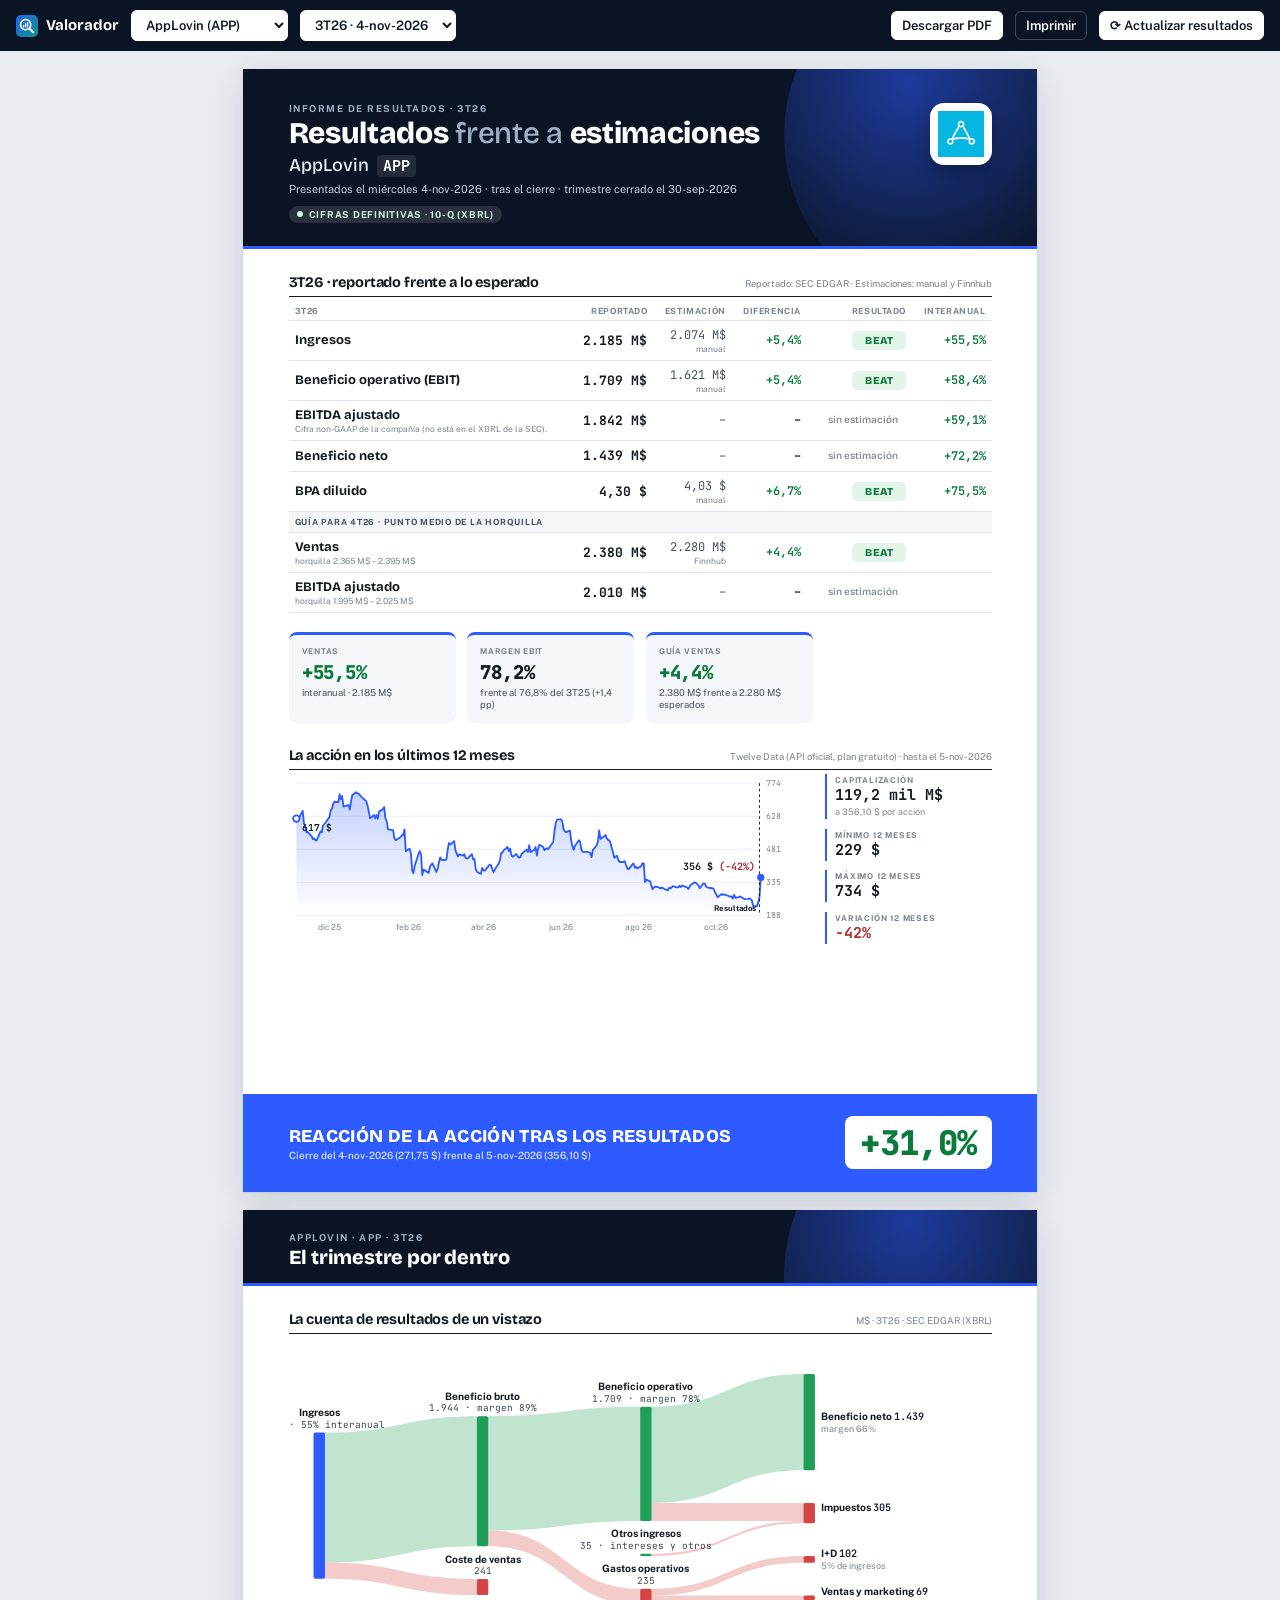
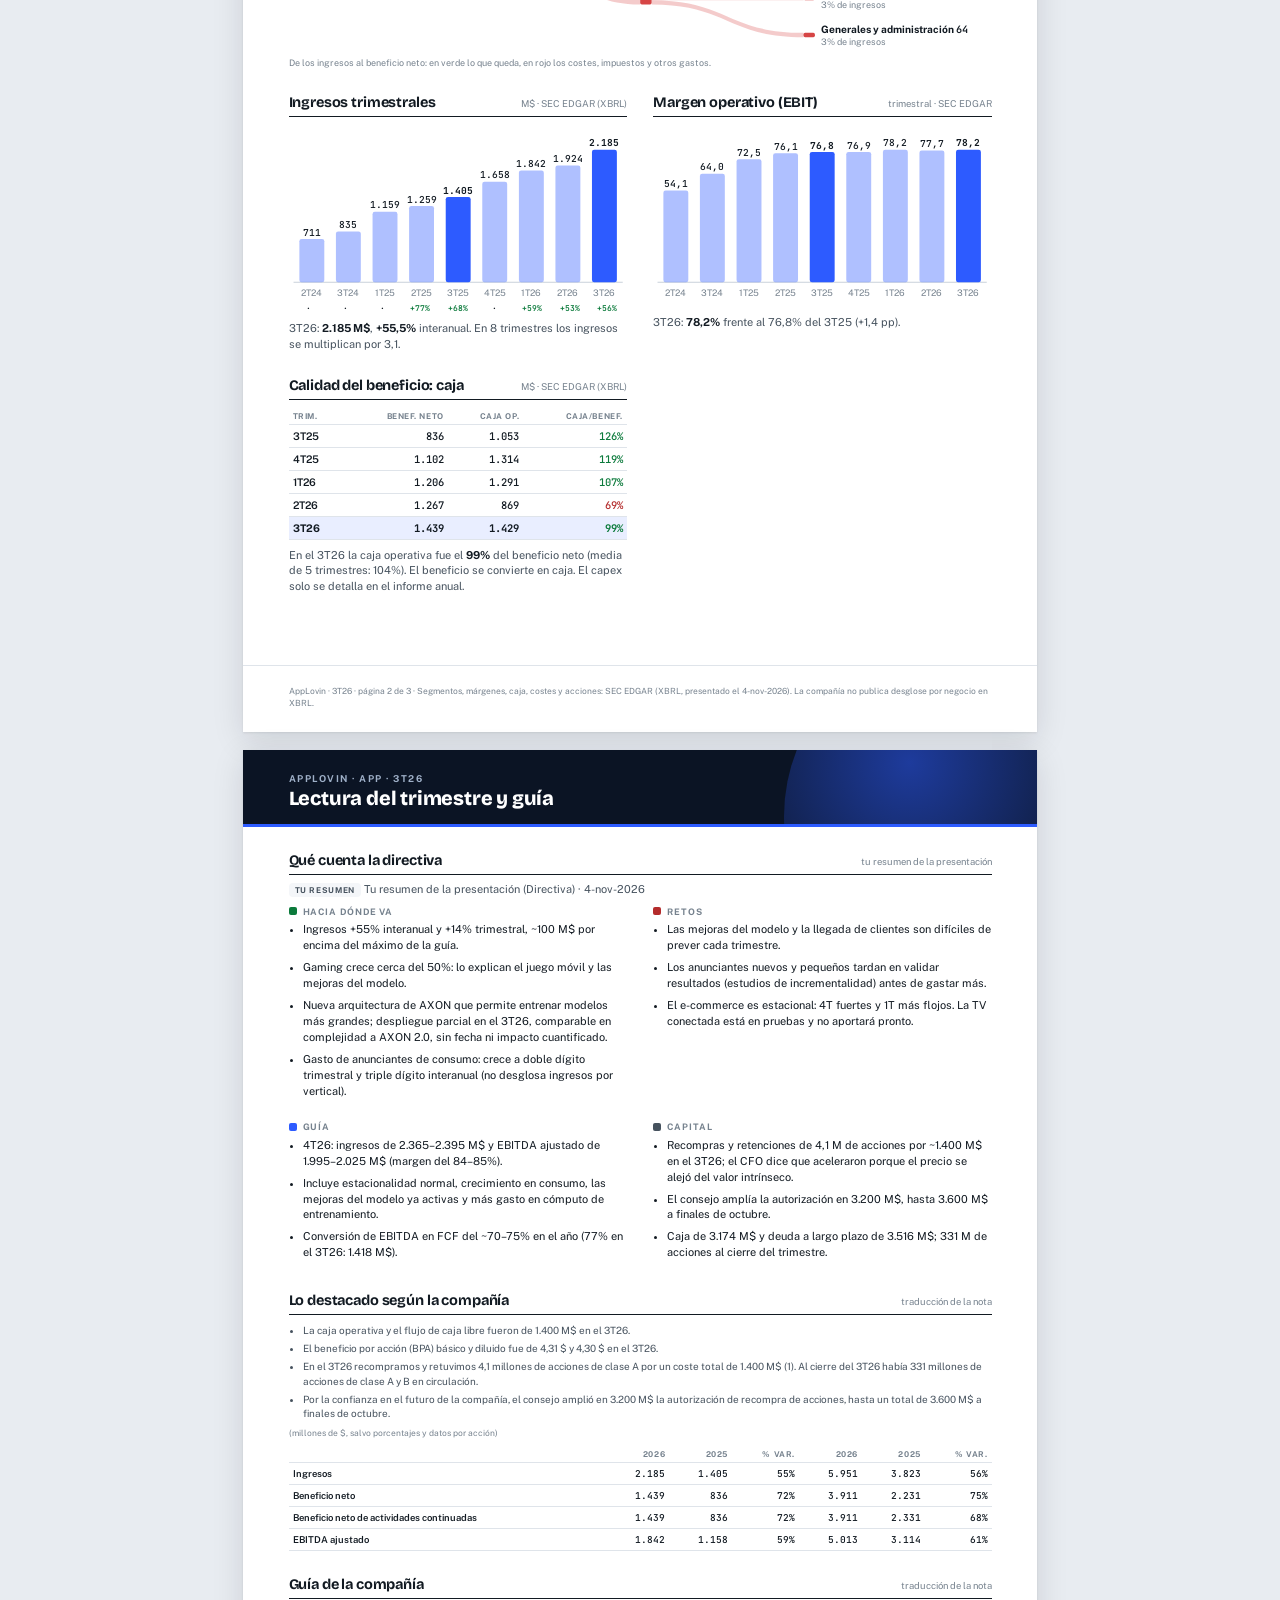
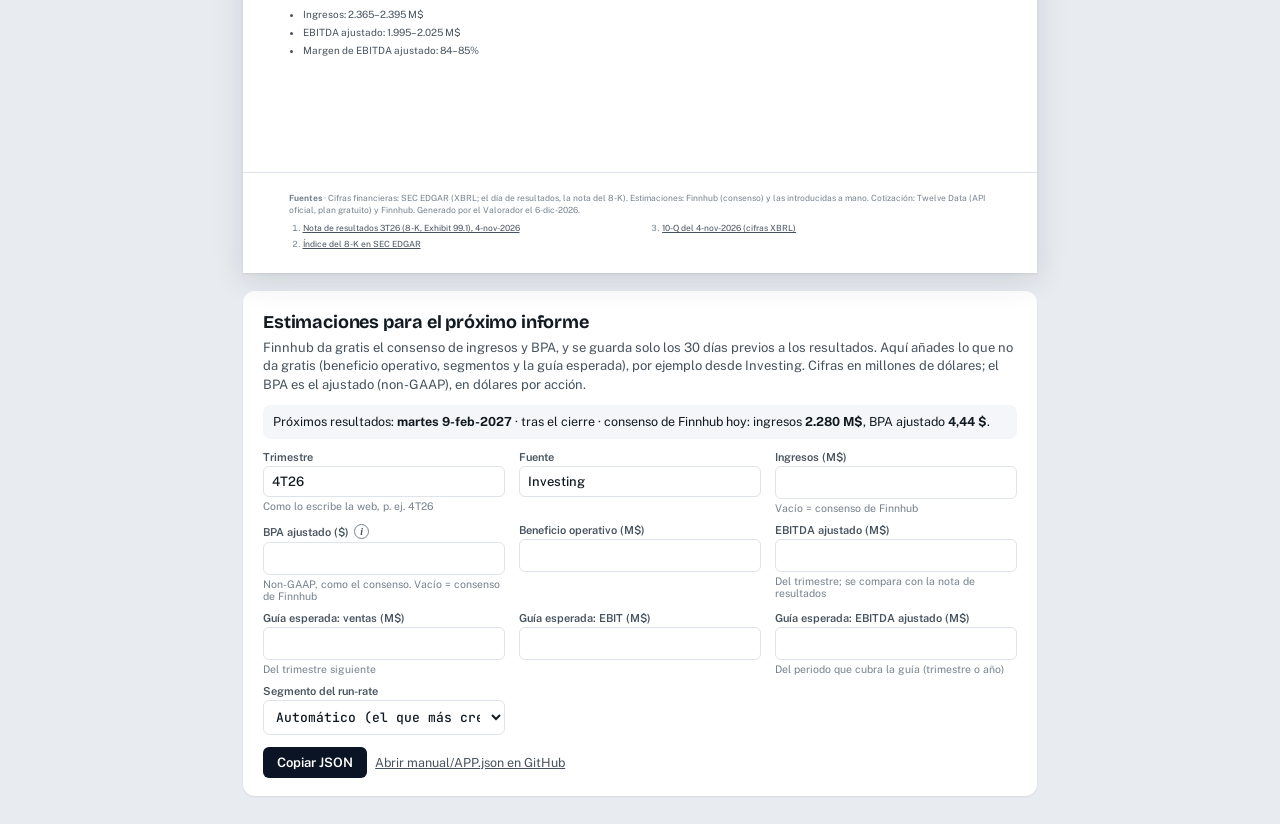
==== commit 3a2475ef: "Informe de resultados: la cuenta de resultados de un vistazo El diagrama pasa a cuenta.js y lo usan " ====
--- a/resultados.html
+++ b/resultados.html
@@ -230,6 +230,7 @@
 </div>
 <div class="sheets" id="sheets"><div class="loading">Cargando el informe…</div></div>
 
+<script src="cuenta.js"></script>
 <script>
 "use strict";
 const $=id=>document.getElementById(id);
@@ -460,9 +461,13 @@
   if(prods.length&&pIng&&!pRun) P.push(pIng);
   if(pCaja) P.push(pCaja);
   if(pGas) P.push(pGas);
+  const CB=R._d&&window.Cuenta?Cuenta.build(R._d,{t:"q",lab:R.periodo},{segName:nice,colors:{rev:(h=>{const r=parseInt(h.slice(1,3),16),g=parseInt(h.slice(3,5),16),b=parseInt(h.slice(5,7),16); return r>140&&r>g*1.6&&r>b*1.4?"#2a78d6":h;})(R._brand),good:"#1E9E57",bad:"#D64545",loss:"#9E2A2A",ink:"#121A22",ink2:"#3A4652",muted:"#76828E",w:860,h:380,gap:40,minw:0}}):null;
+  const pCta=CB?`<div class="sec cta"><div class="sech"><h2>La cuenta de resultados de un vistazo</h2><span class="src">M$ · ${esc(R.periodo)} · SEC EDGAR (XBRL)</span></div>${CB.svg}
+      <p class="lead sm">De los ingresos al beneficio neto: en verde lo que queda, en rojo los costes, impuestos y otros gastos.${CB.model.items.some(x=>/^Otros/.test(x.n))?" «Otros gastos operativos» es la diferencia hasta el beneficio operativo.":""}</p></div>`:"";
   return `<section class="sheet flow">
    <header class="mast slim"><div class="row"><div><div class="kicker">${esc(R.nombre)} · ${esc(R.ticker)} · ${esc(R.periodo)}</div><h1>El trimestre por dentro</h1></div></div></header>
    <div class="pad">
+    ${pCta}
     <div class="g2 grid">${P.join("")}</div>
     ${strip}
    </div>
@@ -578,7 +583,7 @@
 /* ================= botón «Actualizar resultados» ================= */
 async function runUpdate(){
   const msg=$("msg"), R=ghRepo(), wf=`${repoUrl()}/actions/workflows/actualizar-datos.yml`;
-  if(!ghToken()){ msg.innerHTML=`Para lanzarlo desde aquí, guarda tu token en <a href="valorador.html">el valorador</a> (Más → Mi análisis y guardado) con el permiso <b>Actions: Read and write</b> además de Contents. Mientras tanto: abre <a href="${wf}" target="_blank" rel="noopener">el workflow «Actualizar datos»</a> → <b>Run workflow</b> y escribe <b>${esc(CO.ticker)}</b> en «Tickers».`; return; }
+  if(!ghToken()){ msg.innerHTML=`Para lanzarlo desde aquí, guarda tu token en <a href="valorador.html#ajustes">el valorador</a> (⋯ → Ajustes → Tu análisis y guardado en GitHub) con el permiso <b>Actions: Read and write</b> además de Contents. Mientras tanto: abre <a href="${wf}" target="_blank" rel="noopener">el workflow «Actualizar datos»</a> → <b>Run workflow</b> y escribe <b>${esc(CO.ticker)}</b> en «Tickers».`; return; }
   $("btnRun").disabled=true; msg.textContent=`Lanzando la actualización de ${CO.ticker}…`;
   const since=new Date(Date.now()-60e3).toISOString();
   const r=await gh(`/repos/${R.o}/${R.r}/actions/workflows/actualizar-datos.yml/dispatches`,{method:"POST",body:JSON.stringify({ref:"main",inputs:{tickers:CO.ticker}})});
@@ -631,6 +636,7 @@
   const it=list.find(x=>x.periodo===p);
   REP=await getJSON(`data/resultados/${t}/${it.json}`);
   REP._brand=/^#[0-9a-f]{6}$/i.test(REP.color||"")?REP.color:"#2a78d6";
+  try{ REP._d=await getJSON(`data/${t}.json`); }catch(e){ REP._d=null; }
   REP._gen=new Date().toISOString().slice(0,10);
   const root=document.documentElement.style; root.setProperty("--brand",REP._brand); root.setProperty("--onbrand",onColor(REP._brand)); root.setProperty("--brandsoft",hexA(REP._brand,.10));
   document.title=`Resultados ${REP.periodo} · ${REP.nombre} (${REP.ticker})`;
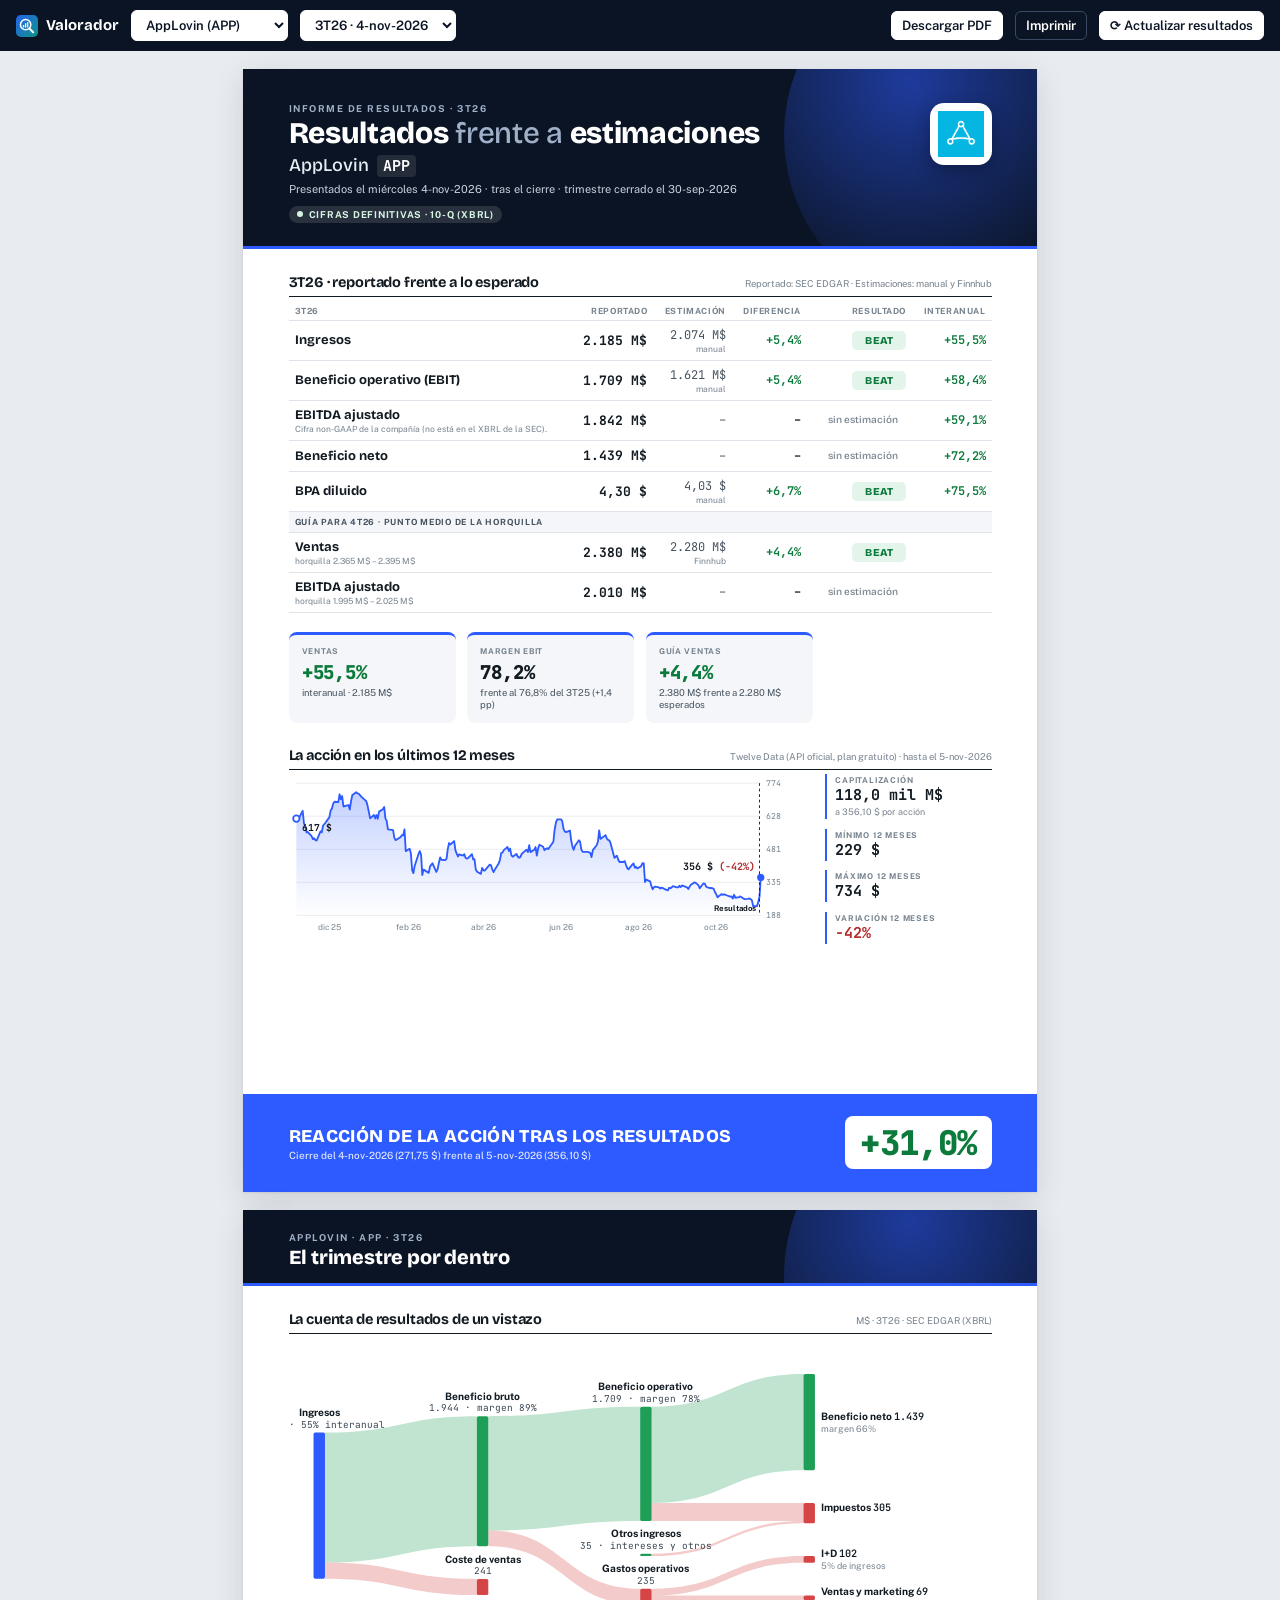
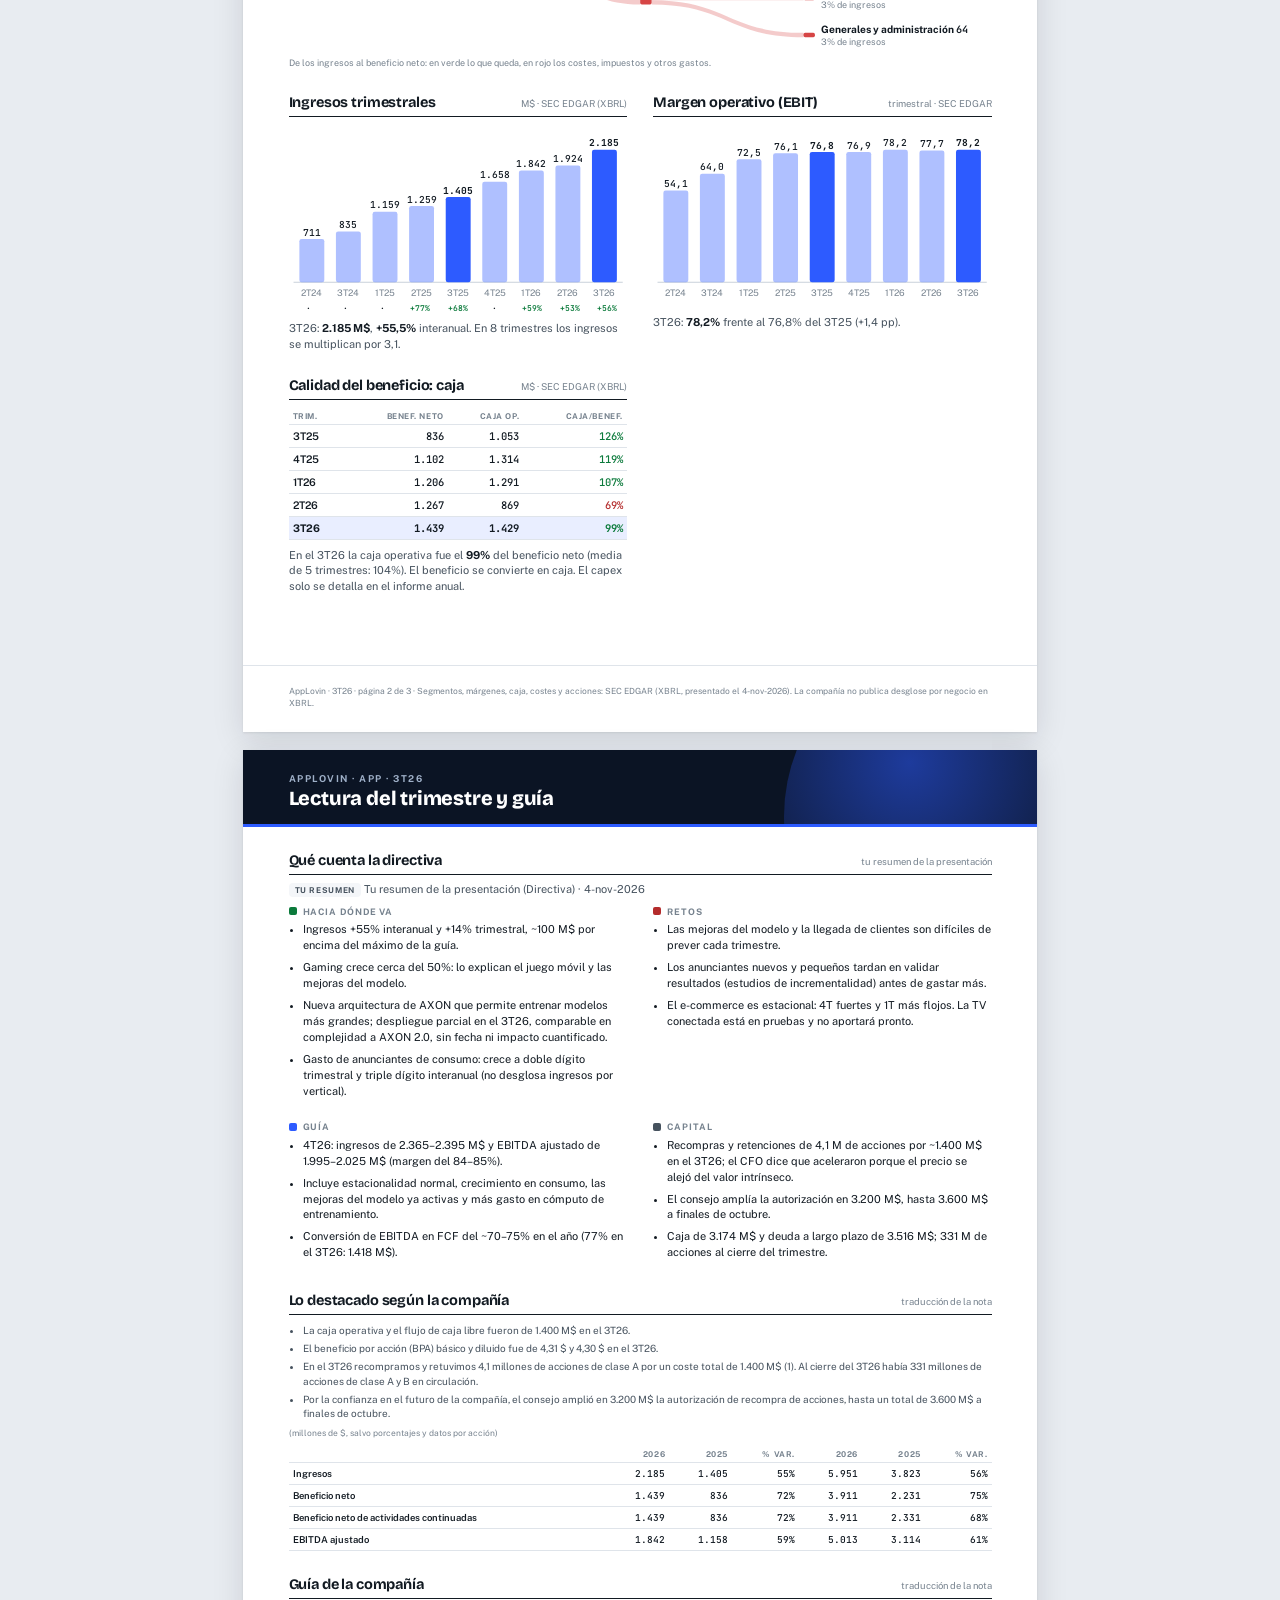
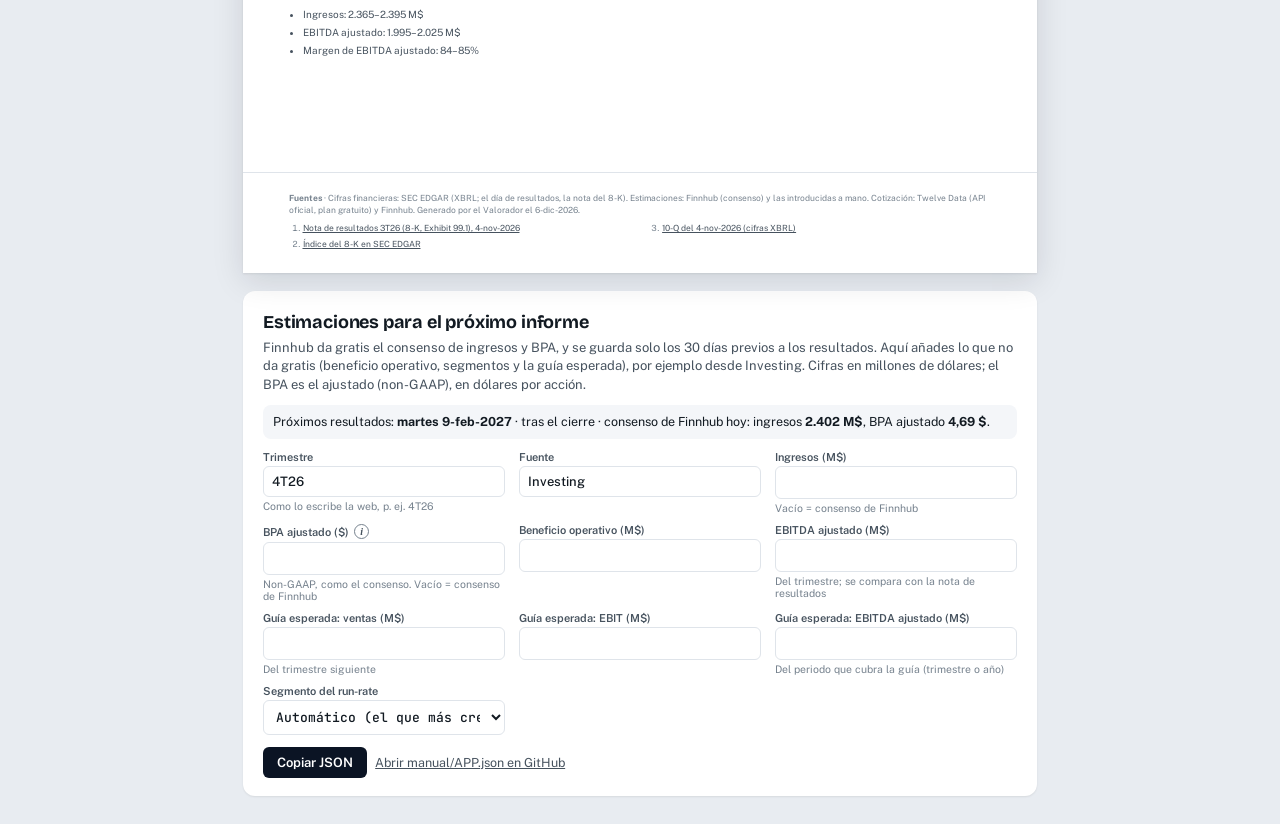
==== commit b273501a: "Navegación: Atrás del navegador funciona y la dirección incluye compañía y pestaña (#AVGO/valoracion" ====
--- a/resultados.html
+++ b/resultados.html
@@ -627,7 +627,7 @@
   if(!COS.some(c=>c.ticker===t)) t=COS[0].ticker;
   CO=COS.find(c=>c.ticker===t);
   $("selT").innerHTML=COS.map(c=>`<option value="${esc(c.ticker)}"${c.ticker===t?" selected":""}>${esc(c.nombre)} (${esc(c.ticker)})</option>`).join("");
-  $("back").href=`valorador.html#overview`; lsSet("valorador.resultados.t",t);
+  $("back").href=`valorador.html#${encodeURIComponent(t)}/resumen`; lsSet("valorador.resultados.t",t);
   try{ IDX=await getJSON(`data/resultados/${t}/index.json`); }catch(e){ IDX=null; }
   const list=(IDX&&IDX.informes)||[];
   if(!list.length){ $("selP").hidden=true; $("sheets").innerHTML=`<div class="loading">Todavía no hay informe de resultados de ${esc(CO.nombre)}. Se genera en la próxima actualización (o pulsa «Actualizar resultados»).</div>`; window.__listo=true; return; }
